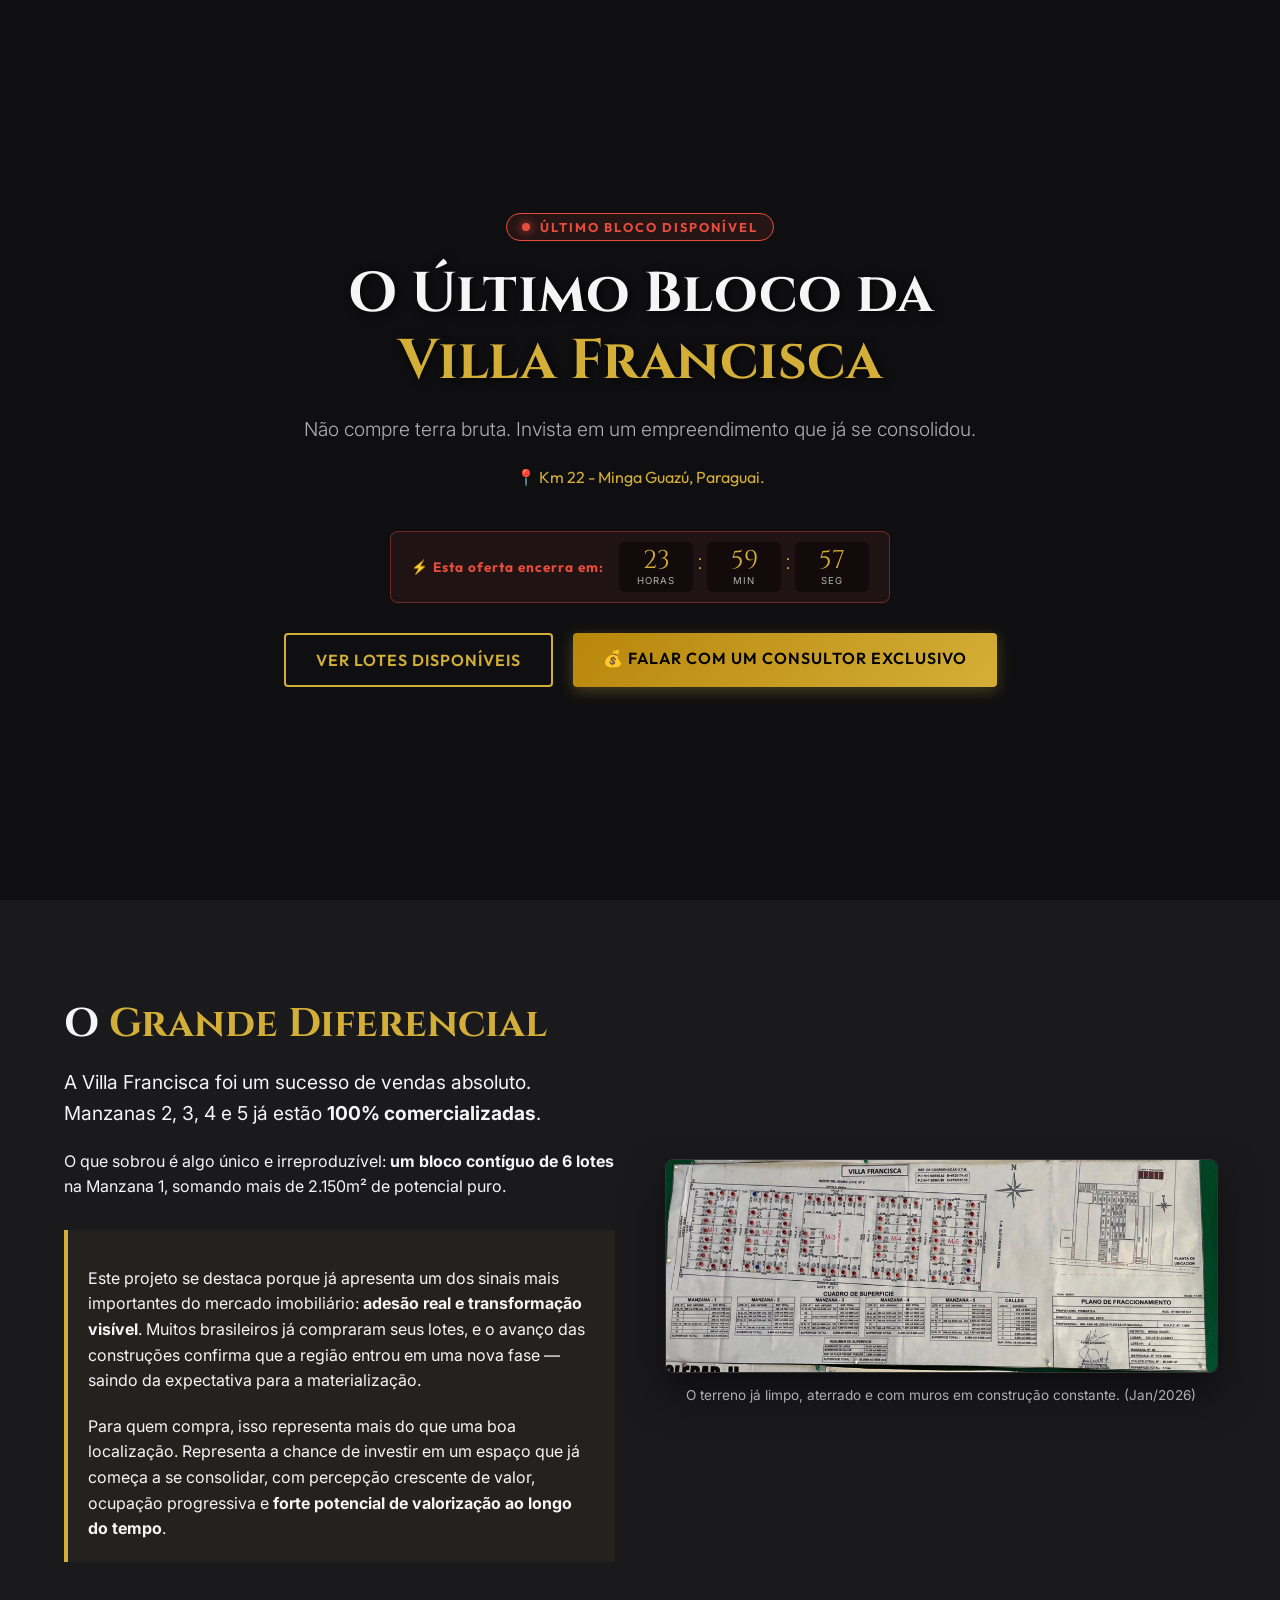
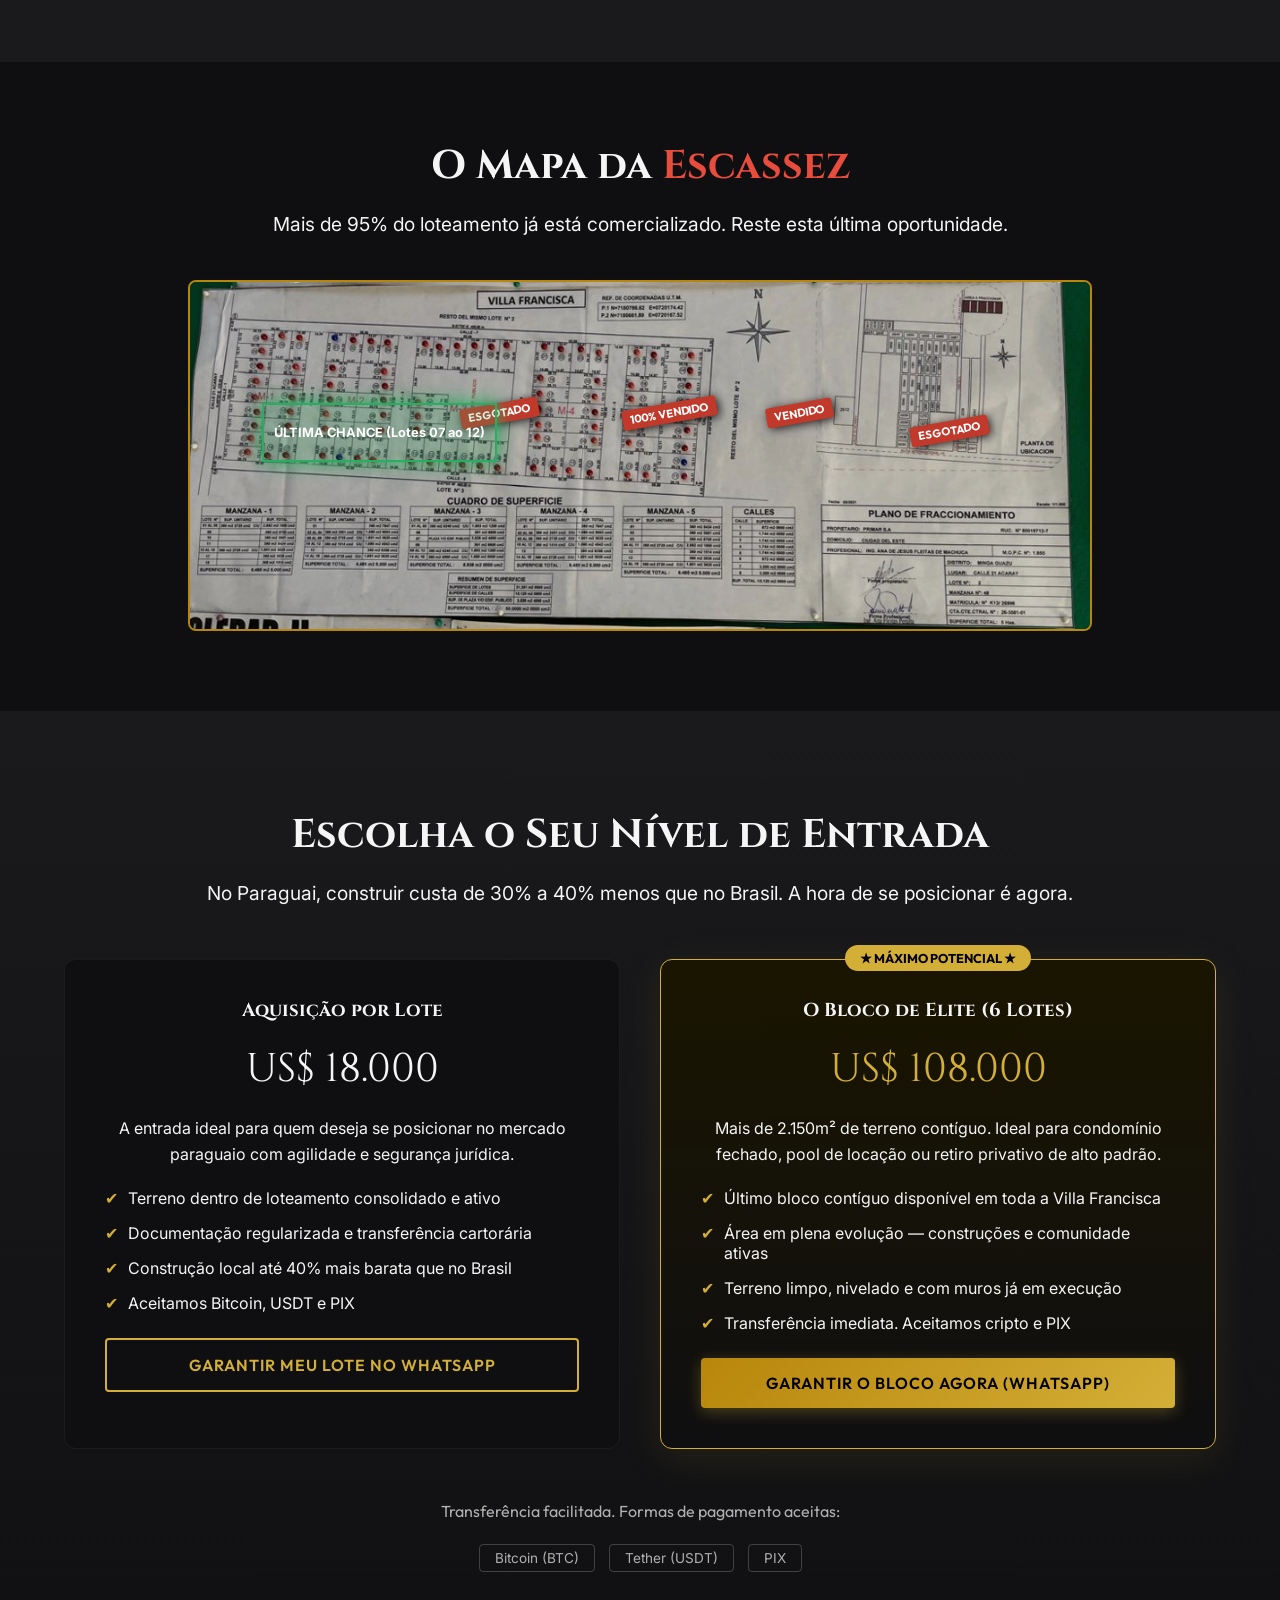
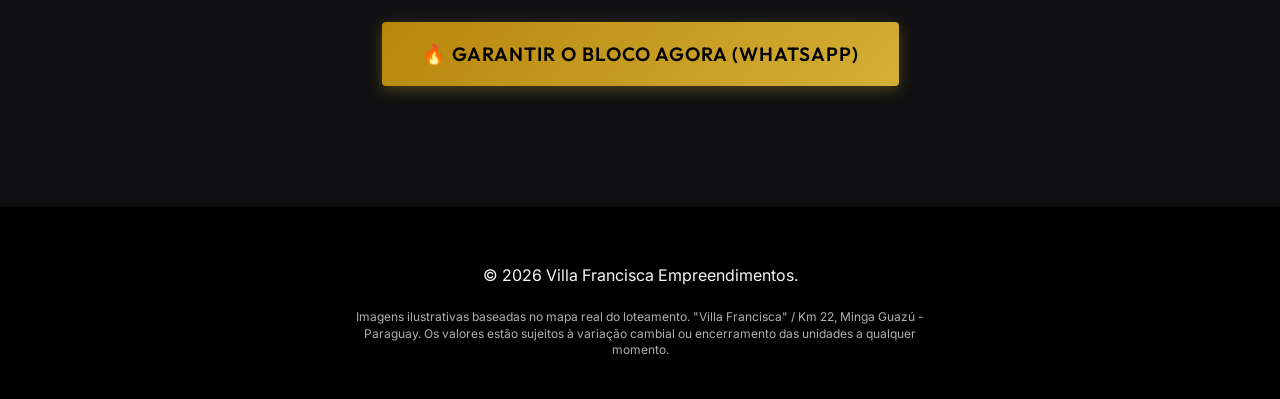
==== index.html @ 8d21b12f "Landing Page Villa Francisca - Bloco de Elite Minga Guazu" ====
<!DOCTYPE html>
<html lang="pt-BR">
<head>
    <meta charset="UTF-8">
    <meta name="viewport" content="width=device-width, initial-scale=1.0">
    <title>O Último Bloco de Elite | Villa Francisca - Minga Guazú</title>
    <link rel="preconnect" href="https://fonts.googleapis.com">
    <link rel="preconnect" href="https://fonts.gstatic.com" crossorigin>
    <link href="https://fonts.googleapis.com/css2?family=Cinzel:wght@600;700&family=Inter:wght@300;400;600;800&family=Outfit:wght@400;700&display=swap" rel="stylesheet">
    <link rel="stylesheet" href="style.css">
</head>
<body>

    <!-- HERO SECTION -->
    <header class="hero-section">
        <div class="video-overlay"></div>
        <video autoplay muted loop playsinline class="bg-video">
            <source src="Minga Guazu Km22 6 Lotes Aceito Btc E Usdt.mp4" type="video/mp4">
        </video>

        <div class="hero-content">
            <div class="badge-pulse">
                <span class="pulse-dot"></span> ÚLTIMO BLOCO DISPONÍVEL
            </div>

            <h1 class="main-headline">O Último Bloco da <br><span class="gold-text">Villa Francisca</span></h1>
            <p class="subtitle fade-in">Não compre terra bruta. Invista em um empreendimento que já se consolidou.</p>
            <p class="location-text">📍 Km 22 - Minga Guazú, Paraguai.</p>

            <!-- Contador de Urgência -->
            <div class="urgency-counter">
                <span class="urgency-label">⚡ Esta oferta encerra em:</span>
                <div class="countdown">
                    <div class="time-block"><span id="hours">23</span><small>Horas</small></div>
                    <div class="time-sep">:</div>
                    <div class="time-block"><span id="minutes">59</span><small>Min</small></div>
                    <div class="time-sep">:</div>
                    <div class="time-block"><span id="seconds">59</span><small>Seg</small></div>
                </div>
            </div>

            <div class="cta-group">
                <a href="#mapa-escassez" class="btn btn-secondary">Ver Lotes Disponíveis</a>
                <a href="https://wa.me/595994400037?text=Gostaria+de+saber+mais+sobre+o+Bloco+de+Elite+em+Minga+Guaz%C3%BA+-+Villa+Francisca" target="_blank" class="btn btn-primary pulse-btn">
                    💰 Falar com um Consultor Exclusivo
                </a>
            </div>
        </div>
    </header>

    <!-- O GRANDE DIFERENCIAL (Prova Social) -->
    <section class="social-proof-section">
        <div class="container">
            <div class="split-grid">
                <div class="text-content">
                    <h2 class="section-title">O <span class="gold-text">Grande Diferencial</span></h2>
                    <p class="lead-text">A Villa Francisca foi um sucesso de vendas absoluto. Manzanas 2, 3, 4 e 5 já estão <strong>100% comercializadas</strong>.</p>
                    <p>O que sobrou é algo único e irreproduzível: <strong>um bloco contíguo de 6 lotes</strong> na Manzana 1, somando mais de 2.150m² de potencial puro.</p>
                    <div class="highlight-box">
                        <p>Este projeto se destaca porque já apresenta um dos sinais mais importantes do mercado imobiliário: <strong>adesão real e transformação visível</strong>. Muitos brasileiros já compraram seus lotes, e o avanço das construções confirma que a região entrou em uma nova fase — saindo da expectativa para a materialização.</p>
                        <p style="margin-bottom:0">Para quem compra, isso representa mais do que uma boa localização. Representa a chance de investir em um espaço que já começa a se consolidar, com percepção crescente de valor, ocupação progressiva e <strong>forte potencial de valorização ao longo do tempo</strong>.</p>
                    </div>
                </div>

                <div class="image-content">
                    <img src="IMAGENS DOS LOTES/TODAS MANZANAS SEMI COMPLETA.png" alt="Obras de Limpeza e Muramento - Villa Francisca" class="shadow-img">
                    <span class="img-caption">O terreno já limpo, aterrado e com muros em construção constante. (Jan/2026)</span>
                </div>
            </div>
        </div>
    </section>

    <!-- O MAPA DA ESCASSEZ -->
    <section id="mapa-escassez" class="scarcity-map-section dark-bg">
        <div class="container text-center">
            <h2 class="section-title">O Mapa da <span class="red-text">Escassez</span></h2>
            <p class="lead-text text-light">Mais de 95% do loteamento já está comercializado. Reste esta última oportunidade.</p>

            <div class="map-wrapper">
                <img src="IMAGENS DOS LOTES/TODAS MANZANAS SEMI COMPLETA.png" alt="Mapa de Lotes Villa Francisca" class="map-image">

                <!-- Selos de Esgotado -->
                <div class="badge-sold" style="top: 35%; left: 30%;">ESGOTADO</div>
                <div class="badge-sold" style="top: 35%; left: 48%;">100% VENDIDO</div>
                <div class="badge-sold" style="top: 35%; left: 64%;">VENDIDO</div>
                <div class="badge-sold" style="top: 40%; left: 80%;">ESGOTADO</div>

                <!-- Destaque do bloco disponível -->
                <div class="opportunity-pulse" style="top: 35%; left: 8%;">ÚLTIMA CHANCE (Lotes 07 ao 12)</div>
            </div>
        </div>
    </section>

    <!-- O PITCH E OFERTA -->
    <section class="pitch-section">
        <div class="container">
            <h2 class="section-title text-center">Escolha o Seu Nível de Entrada</h2>
            <p class="lead-text text-center">No Paraguai, construir custa de 30% a 40% menos que no Brasil. A hora de se posicionar é agora.</p>

            <div class="pricing-grid">
                <!-- CARD BÁSICO — Agora com conteúdo e hover dourado -->
                <div class="price-card basic">
                    <h3>Aquisição por Lote</h3>
                    <div class="price">US$ 18.000</div>
                    <p>A entrada ideal para quem deseja se posicionar no mercado paraguaio com agilidade e segurança jurídica.</p>
                    <ul class="benefit-list">
                        <li><span>✔</span> Terreno dentro de loteamento consolidado e ativo</li>
                        <li><span>✔</span> Documentação regularizada e transferência cartorária</li>
                        <li><span>✔</span> Construção local até 40% mais barata que no Brasil</li>
                        <li><span>✔</span> Aceitamos Bitcoin, USDT e PIX</li>
                    </ul>
                    <a href="https://wa.me/595994400037?text=Tenho+interesse+em+adquirir+um+lote+individual+em+Minga+Guaz%C3%BA+-+Villa+Francisca" target="_blank" class="btn btn-secondary btn-full-width">
                        Garantir Meu Lote no WhatsApp
                    </a>
                </div>

                <!-- CARD PREMIUM -->
                <div class="price-card premium">
                    <div class="tag-recomendado">★ MÁXIMO POTENCIAL ★</div>
                    <h3>O Bloco de Elite (6 Lotes)</h3>
                    <div class="price gold-text">US$ 108.000</div>
                    <p>Mais de 2.150m² de terreno contíguo. Ideal para condomínio fechado, pool de locação ou retiro privativo de alto padrão.</p>
                    <ul class="benefit-list">
                        <li><span>✔</span> Último bloco contíguo disponível em toda a Villa Francisca</li>
                        <li><span>✔</span> Área em plena evolução — construções e comunidade ativas</li>
                        <li><span>✔</span> Terreno limpo, nivelado e com muros já em execução</li>
                        <li><span>✔</span> Transferência imediata. Aceitamos cripto e PIX</li>
                    </ul>
                    <a href="https://wa.me/595994400037?text=Gostaria+de+garantir+o+Bloco+de+Elite+de+US%24108.000+em+Minga+Guaz%C3%BA" target="_blank" class="btn btn-primary pulse-btn btn-full-width">
                        Garantir o Bloco Agora (WhatsApp)
                    </a>
                </div>
            </div>

            <div class="payment-methods text-center">
                <p>Transferência facilitada. Formas de pagamento aceitas:</p>
                <div class="logos">
                    <span class="crypto">Bitcoin (BTC)</span>
                    <span class="crypto">Tether (USDT)</span>
                    <span class="pix">PIX</span>
                </div>
            </div>

            <div class="text-center cta-bottom-wrap">
                <a href="https://wa.me/595994400037?text=Gostaria+de+garantir+o+Bloco+de+Elite+de+US%24108.000+em+Minga+Guaz%C3%BA+-+Villa+Francisca" target="_blank" class="btn btn-primary pulse-btn btn-large">
                    🔥 GARANTIR O BLOCO AGORA (WhatsApp)
                </a>
            </div>
        </div>
    </section>

    <!-- FOOTER -->
    <footer>
        <div class="container text-center">
            <p>&copy; 2026 Villa Francisca Empreendimentos.</p>
            <p class="disclaimer">
                Imagens ilustrativas baseadas no mapa real do loteamento. "Villa Francisca" / Km 22, Minga Guazú - Paraguay.
                Os valores estão sujeitos à variação cambial ou encerramento das unidades a qualquer momento.
            </p>
        </div>
    </footer>

    <!-- BOTÃO FLUTUANTE WHATSAPP -->
    <a href="https://wa.me/595994400037?text=Ol%C3%A1%21+Tenho+interesse+no+Bloco+de+Elite+da+Villa+Francisca+em+Minga+Guaz%C3%BA" target="_blank" class="whatsapp-float" id="whatsapp-float" title="Falar no WhatsApp">
        <svg xmlns="http://www.w3.org/2000/svg" viewBox="0 0 24 24" fill="white" width="32" height="32">
            <path d="M17.472 14.382c-.297-.149-1.758-.867-2.03-.967-.273-.099-.471-.148-.67.15-.197.297-.767.966-.94 1.164-.173.199-.347.223-.644.075-.297-.15-1.255-.463-2.39-1.475-.883-.788-1.48-1.761-1.653-2.059-.173-.297-.018-.458.13-.606.134-.133.298-.347.446-.52.149-.174.198-.298.298-.497.099-.198.05-.371-.025-.52-.075-.149-.669-1.612-.916-2.207-.242-.579-.487-.5-.669-.51-.173-.008-.371-.01-.57-.01-.198 0-.52.074-.792.372-.272.297-1.04 1.016-1.04 2.479 0 1.462 1.065 2.875 1.213 3.074.149.198 2.096 3.2 5.077 4.487.709.306 1.262.489 1.694.625.712.227 1.36.195 1.871.118.571-.085 1.758-.719 2.006-1.413.248-.694.248-1.289.173-1.413-.074-.124-.272-.198-.57-.347z"/>
            <path d="M12 0C5.373 0 0 5.373 0 12c0 2.118.553 4.107 1.524 5.836L0 24l6.336-1.524A11.94 11.94 0 0012 24c6.627 0 12-5.373 12-12S18.627 0 12 0zm0 22c-1.847 0-3.587-.484-5.095-1.333L2 22l1.337-4.87A9.956 9.956 0 012 12C2 6.477 6.477 2 12 2s10 4.477 10 10-4.477 10-10 10z"/>
        </svg>
        <span class="whatsapp-float-text">Falar Agora</span>
    </a>

    <!-- SCRIPT: Contador Regressivo + Aparição do Botão Float -->
    <script>
        // Contador regressivo de urgência
        function startCountdown(hours, minutes, seconds) {
            let total = hours * 3600 + minutes * 60 + seconds;
            const h = document.getElementById('hours');
            const m = document.getElementById('minutes');
            const s = document.getElementById('seconds');
            
            const timer = setInterval(() => {
                if (total <= 0) {
                    clearInterval(timer);
                    return;
                }
                total--;
                h.textContent = String(Math.floor(total / 3600)).padStart(2, '0');
                m.textContent = String(Math.floor((total % 3600) / 60)).padStart(2, '0');
                s.textContent = String(total % 60).padStart(2, '0');
            }, 1000);
        }
        startCountdown(23, 59, 59);

        // Mostrar botão flutuante somente após 2 segundos de scroll
        const floatBtn = document.getElementById('whatsapp-float');
        window.addEventListener('scroll', () => {
            if (window.scrollY > 300) {
                floatBtn.classList.add('visible');
            } else {
                floatBtn.classList.remove('visible');
            }
        });
    </script>

</body>
</html>
---- style.css ----
/* ================================================================ */
/* Style System - Villa Francisca "Bloco de Elite"                  */
/* ================================================================ */
:root {
    --bg-dark: #0f0f11;
    --bg-medium: #1a1a1d;
    --text-main: #f5f5f5;
    --text-muted: #b0b0b0;
    --gold: #d4af37;
    --gold-hover: #f1c40f;
    --gold-dark: #b8860b;
    --red-alert: #e74c3c;
    --red-dark: #c0392b;
    --green-sucess: #27ae60;
    
    --font-heading: 'Cinzel', serif;
    --font-body: 'Inter', sans-serif;
}

body, html {
    margin: 0;
    padding: 0;
    font-family: var(--font-body);
    background-color: var(--bg-dark);
    color: var(--text-main);
    overflow-x: hidden;
    scroll-behavior: smooth;
}

/* Tipografia */
h1, h2, h3, h4 {
    font-family: var(--font-heading);
    margin: 0 0 15px 0;
    line-height: 1.2;
}

p {
    line-height: 1.6;
    margin-bottom: 20px;
}

.gold-text { color: var(--gold); }
.red-text { color: var(--red-alert); }
.text-center { text-align: center; }
.text-light { color: var(--text-main); }
.mt-4 { margin-top: 2rem; }
.mb-4 { margin-bottom: 2rem; }

.container {
    width: 90%;
    max-width: 1200px;
    margin: 0 auto;
}

/* ================== BOTÕES ================== */
.btn {
    display: inline-block;
    padding: 15px 30px;
    font-size: 1rem;
    font-weight: 600;
    text-transform: uppercase;
    text-decoration: none;
    border-radius: 4px;
    transition: all 0.3s ease;
    cursor: pointer;
    font-family: 'Outfit', sans-serif;
    letter-spacing: 1px;
}

.btn-primary {
    background: linear-gradient(135deg, var(--gold-dark) 0%, var(--gold) 100%);
    color: #000;
    border: none;
    box-shadow: 0 4px 15px rgba(212, 175, 55, 0.3);
}

.btn-primary:hover {
    background: linear-gradient(135deg, var(--gold) 0%, var(--gold-hover) 100%);
    transform: translateY(-2px);
    box-shadow: 0 6px 20px rgba(212, 175, 55, 0.6);
}

.btn-secondary {
    background: transparent;
    color: var(--gold);
    border: 2px solid var(--gold);
}

.btn-secondary:hover {
    background: var(--gold);
    color: #000;
}

.btn-large {
    font-size: 1.2rem;
    padding: 20px 40px;
}

/* Animação Pulso Novo Whatsapp */
@keyframes pulseGlow {
    0% { box-shadow: 0 0 0 0 rgba(212, 175, 55, 0.7); }
    70% { box-shadow: 0 0 0 15px rgba(212, 175, 55, 0); }
    100% { box-shadow: 0 0 0 0 rgba(212, 175, 55, 0); }
}

.pulse-btn {
    animation: pulseGlow 2s infinite;
}

/* ================== HERO SECTION ================== */
.hero-section {
    position: relative;
    height: 100vh;
    min-height: 600px;
    display: flex;
    align-items: center;
    justify-content: center;
    text-align: center;
    overflow: hidden;
}

.bg-video {
    position: absolute;
    top: 50%;
    left: 50%;
    min-width: 100%;
    min-height: 100%;
    width: auto;
    height: auto;
    transform: translateX(-50%) translateY(-50%);
    z-opacity: 0;
    z-index: -2;
    filter: brightness(50%) contrast(90%); /* Escurece p/ focar texto */
}

.video-overlay {
    position: absolute;
    top: 0; left: 0;
    width: 100%; height: 100%;
    background: linear-gradient(to bottom, rgba(15,15,17,0.7) 0%, rgba(15,15,17,1) 100%);
    z-index: -1;
}

.hero-content {
    z-index: 1;
    max-width: 800px;
    padding: 20px;
}

.main-headline {
    font-size: 3.5rem;
    text-shadow: 2px 2px 10px rgba(0,0,0,0.8);
}

.subtitle {
    font-size: 1.2rem;
    color: var(--text-muted);
    font-weight: 300;
}

.location-text {
    font-family: 'Outfit', sans-serif;
    color: var(--gold);
    margin-bottom: 40px;
}

.cta-group {
    display: flex;
    gap: 20px;
    justify-content: center;
    flex-wrap: wrap;
}

.badge-pulse {
    display: inline-flex;
    align-items: center;
    background: rgba(231, 76, 60, 0.1);
    border: 1px solid var(--red-alert);
    color: var(--red-alert);
    padding: 5px 15px;
    border-radius: 50px;
    font-family: 'Outfit', sans-serif;
    font-size: 0.8rem;
    font-weight: bold;
    letter-spacing: 2px;
    margin-bottom: 20px;
}

.pulse-dot {
    width: 8px;
    height: 8px;
    background: var(--red-alert);
    border-radius: 50%;
    margin-right: 10px;
    box-shadow: 0 0 10px var(--red-alert);
    animation: blink 1s infinite alternate;
}

@keyframes blink {
    0% { opacity: 0.2; }
    100% { opacity: 1; }
}

/* ================== EFEITO VIZINHO (SOCIAL PROOF) ================== */
.social-proof-section {
    padding: 100px 0;
    background-color: var(--bg-medium);
}

.split-grid {
    display: grid;
    grid-template-columns: 1fr 1fr;
    gap: 50px;
    align-items: center;
}

.section-title {
    font-size: 2.5rem;
}

.lead-text {
    font-size: 1.2rem;
}

.highlight-box {
    background: rgba(212, 175, 55, 0.05);
    border-left: 4px solid var(--gold);
    padding: 20px;
    margin-top: 30px;
}

.image-content .shadow-img {
    width: 100%;
    border-radius: 8px;
    box-shadow: 0 20px 40px rgba(0,0,0,0.5);
    border: 1px solid rgba(255,255,255,0.1);
}

.img-caption {
    display: block;
    text-align: center;
    margin-top: 10px;
    font-size: 0.85rem;
    color: var(--text-muted);
}

/* ================== O MAPA DA ESCASSEZ ================== */
.scarcity-map-section {
    padding: 80px 0;
}

.map-wrapper {
    position: relative;
    max-width: 900px;
    margin: 40px auto 0;
    overflow: hidden;
    border: 2px solid var(--gold-dark);
    border-radius: 8px;
}

.map-image {
    width: 100%;
    display: block;
    opacity: 0.85;
}

.badge-sold {
    position: absolute;
    background: var(--red-dark);
    color: white;
    padding: 3px 8px;
    font-size: 0.7rem;
    font-weight: bold;
    border-radius: 3px;
    transform: rotate(-10deg);
    box-shadow: 2px 2px 10px rgba(0,0,0,0.8);
    pointer-events: none;
    font-family: 'Outfit';
}

.neighbor-alert {
    position: absolute;
    background: #000;
    border: 1px solid var(--gold);
    color: var(--gold);
    padding: 4px 10px;
    font-size: 0.75rem;
    font-weight: bold;
}

.opportunity-pulse {
    position: absolute;
    border: 2px solid #27ae60;
    background: rgba(39, 174, 96, 0.2);
    color: #fff;
    padding: 20px 10px;
    font-size: 0.8rem;
    font-weight: bold;
    box-shadow: 0 0 20px #27ae60;
    animation: glowGreen 2s infinite alternate;
}

@keyframes glowGreen {
    from { box-shadow: 0 0 10px #27ae60; background: rgba(39, 174, 96, 0.1); }
    to { box-shadow: 0 0 30px #27ae60; background: rgba(39, 174, 96, 0.3); }
}

/* ================== PITCH (OFERTA) ================== */
.pitch-section {
    padding: 100px 0;
    background: linear-gradient(180deg, var(--bg-medium) 0%, var(--bg-dark) 100%);
}

.pricing-grid {
    display: grid;
    grid-template-columns: 1fr 1fr;
    gap: 40px;
    margin: 50px 0;
}

.price-card {
    background: var(--bg-dark);
    border: 1px solid rgba(255,255,255,0.05);
    border-radius: 12px;
    padding: 40px;
    text-align: center;
    transition: transform 0.3s;
}

.price-card:hover {
    transform: translateY(-5px);
    box-shadow: 0 10px 30px rgba(212, 175, 55, 0.15);
    border-color: rgba(212, 175, 55, 0.4);
}

.price-card.premium {
    border-color: var(--gold);
    position: relative;
    background: linear-gradient(to bottom, #1a1500 0%, var(--bg-dark) 100%);
    box-shadow: 0 10px 40px rgba(212, 175, 55, 0.1);
}

.tag-recomendado {
    position: absolute;
    top: -15px;
    left: 50%;
    transform: translateX(-50%);
    background: var(--gold);
    color: #000;
    padding: 5px 15px;
    border-radius: 20px;
    font-size: 0.8rem;
    font-weight: bold;
    font-family: 'Outfit';
}

.price {
    font-size: 2.5rem;
    font-family: var(--font-heading);
    margin: 20px 0;
}

.benefit-list {
    list-style: none;
    padding: 0;
    margin: 20px 0 0 0;
    text-align: left;
}

.benefit-list li {
    margin-bottom: 15px;
    display: flex;
    align-items: flex-start;
}

.benefit-list li span {
    color: var(--gold);
    margin-right: 10px;
    flex-shrink: 0;
}

.btn-full-width {
    display: block;
    width: 100%;
    margin-top: 25px;
    text-align: center;
    box-sizing: border-box;
}

.payment-methods p {
    font-family: 'Outfit';
    color: var(--text-muted);
}

.logos span {
    display: inline-block;
    border: 1px solid rgba(255,255,255,0.2);
    padding: 5px 15px;
    border-radius: 4px;
    margin: 0 5px;
    font-size: 0.85rem;
    color: var(--text-muted);
}

.cta-bottom-wrap {
    margin-top: 50px;
    padding-bottom: 20px;
}

/* ================== RESPONSIVIDADE ================== */
@media (max-width: 768px) {
    .main-headline { font-size: 2.5rem; }
    .split-grid, .pricing-grid { grid-template-columns: 1fr; }
    .social-proof-section { padding: 60px 0; }
    .pitch-section { padding: 60px 0; }
    .cta-group { flex-direction: column; }
    .map-wrapper { height: 300px; /* Ajuda a focar no mapa qndo mobile */ }
    .map-image { width: 150%; margin-left: -25%; /* zoom fake */ }
}

/* FOOTER */
footer {
    padding: 40px 0;
    border-top: 1px solid rgba(255,255,255,0.05);
    background: #000;
}

.disclaimer {
    font-size: 0.75rem;
    color: var(--text-muted);
    max-width: 600px;
    margin: 10px auto 0;
    line-height: 1.4;
}

/* ================== BOTÃO FLUTUANTE WHATSAPP ================== */
.whatsapp-float {
    position: fixed;
    bottom: 30px;
    right: 30px;
    background: #25D366;
    color: white;
    border-radius: 50px;
    padding: 14px 22px;
    display: flex;
    align-items: center;
    gap: 10px;
    text-decoration: none;
    font-family: 'Outfit', sans-serif;
    font-weight: bold;
    font-size: 0.95rem;
    box-shadow: 0 6px 25px rgba(37, 211, 102, 0.5);
    z-index: 9999;
    opacity: 0;
    transform: translateY(20px);
    transition: opacity 0.4s ease, transform 0.4s ease, box-shadow 0.3s;
    pointer-events: none;
}

.whatsapp-float.visible {
    opacity: 1;
    transform: translateY(0);
    pointer-events: all;
}

.whatsapp-float:hover {
    background: #1ebe5d;
    box-shadow: 0 8px 30px rgba(37, 211, 102, 0.7);
    transform: translateY(-3px);
}

@media (max-width: 768px) {
    .whatsapp-float {
        bottom: 20px;
        right: 15px;
        padding: 12px 18px;
        font-size: 0.85rem;
    }
    .whatsapp-float-text { display: none; }
}

/* ================== CONTADOR REGRESSIVO ================== */
.urgency-counter {
    display: inline-flex;
    align-items: center;
    gap: 15px;
    background: rgba(231, 76, 60, 0.08);
    border: 1px solid rgba(231, 76, 60, 0.4);
    border-radius: 8px;
    padding: 10px 20px;
    margin-bottom: 30px;
    flex-wrap: wrap;
    justify-content: center;
}

.urgency-label {
    font-family: 'Outfit', sans-serif;
    font-size: 0.85rem;
    color: var(--red-alert);
    font-weight: bold;
    letter-spacing: 1px;
}

.countdown {
    display: flex;
    align-items: center;
    gap: 5px;
}

.time-block {
    display: flex;
    flex-direction: column;
    align-items: center;
    background: rgba(0,0,0,0.4);
    border-radius: 6px;
    padding: 6px 12px;
    min-width: 50px;
}

.time-block span {
    font-family: var(--font-heading);
    font-size: 1.6rem;
    color: var(--gold);
    line-height: 1;
}

.time-block small {
    font-size: 0.6rem;
    color: var(--text-muted);
    text-transform: uppercase;
    letter-spacing: 1px;
    margin-top: 2px;
}

.time-sep {
    font-family: var(--font-heading);
    font-size: 1.4rem;
    color: var(--gold);
    margin-bottom: 10px;
}
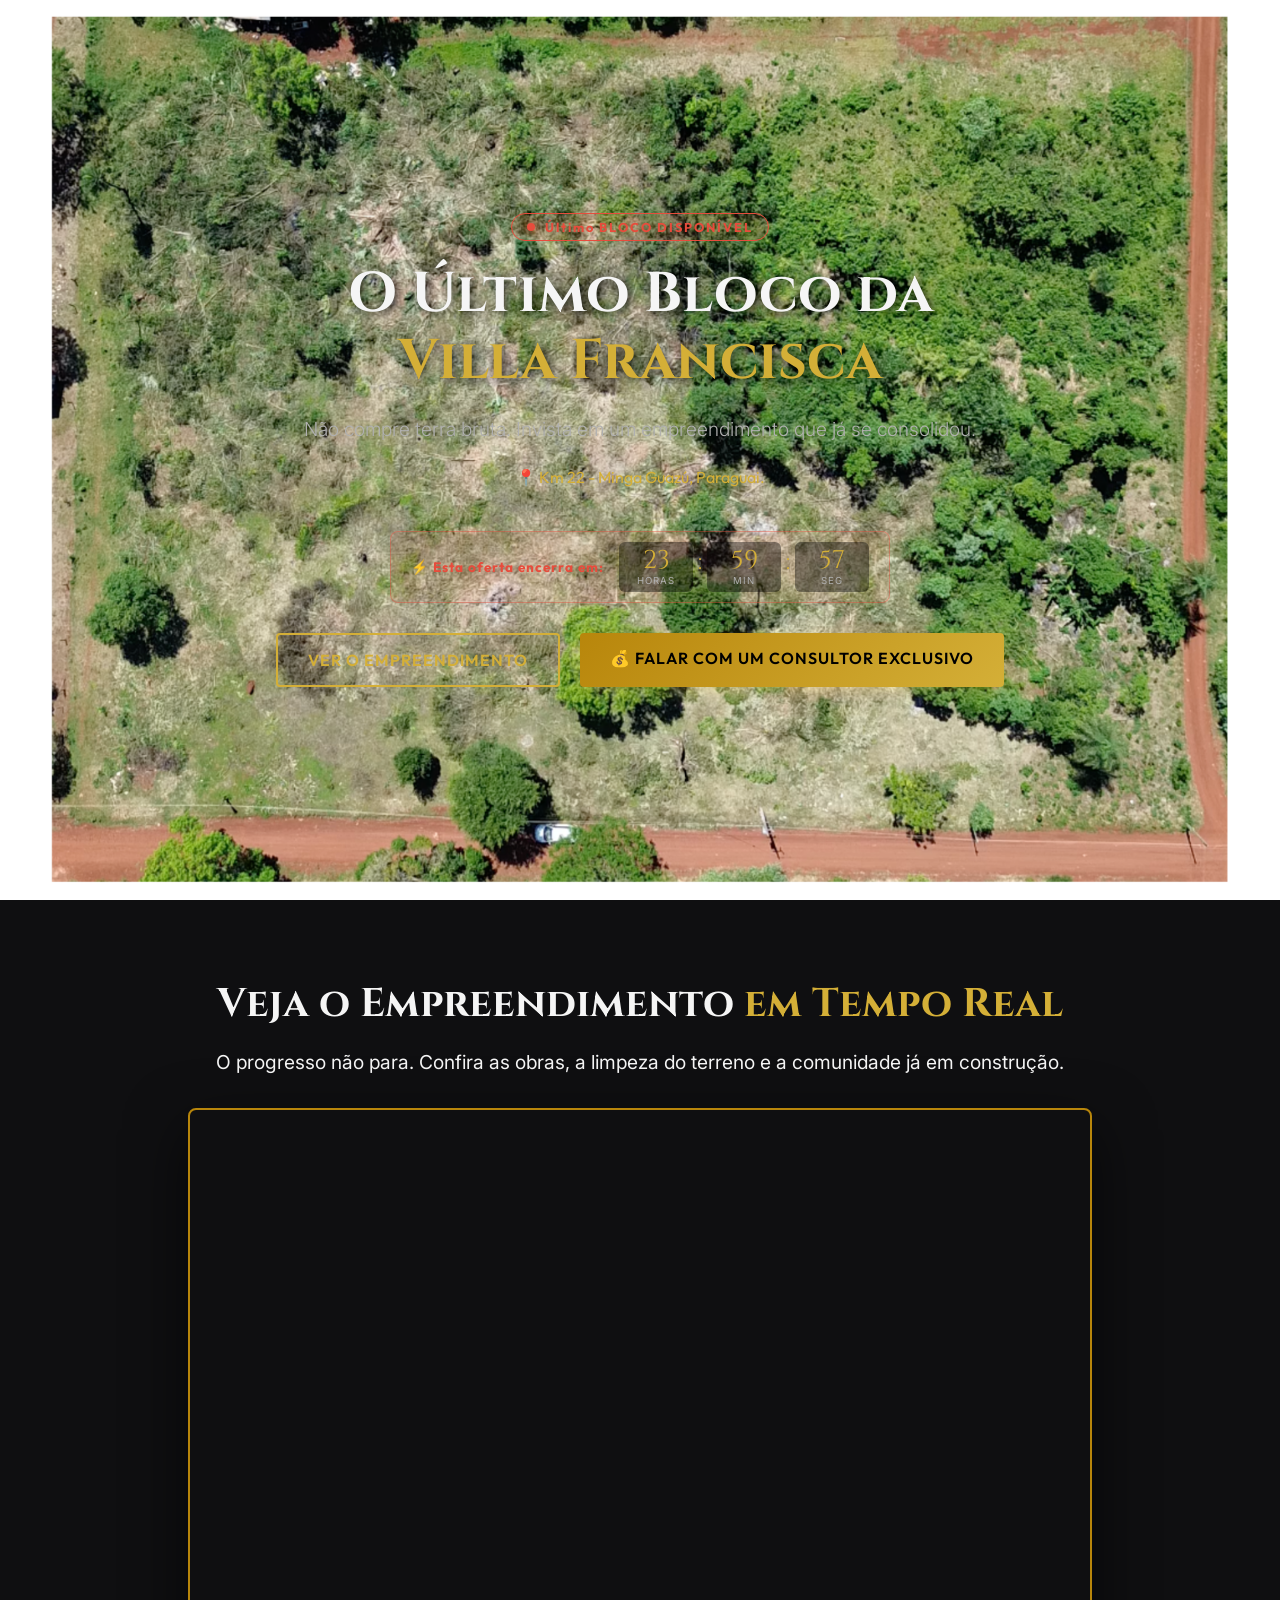
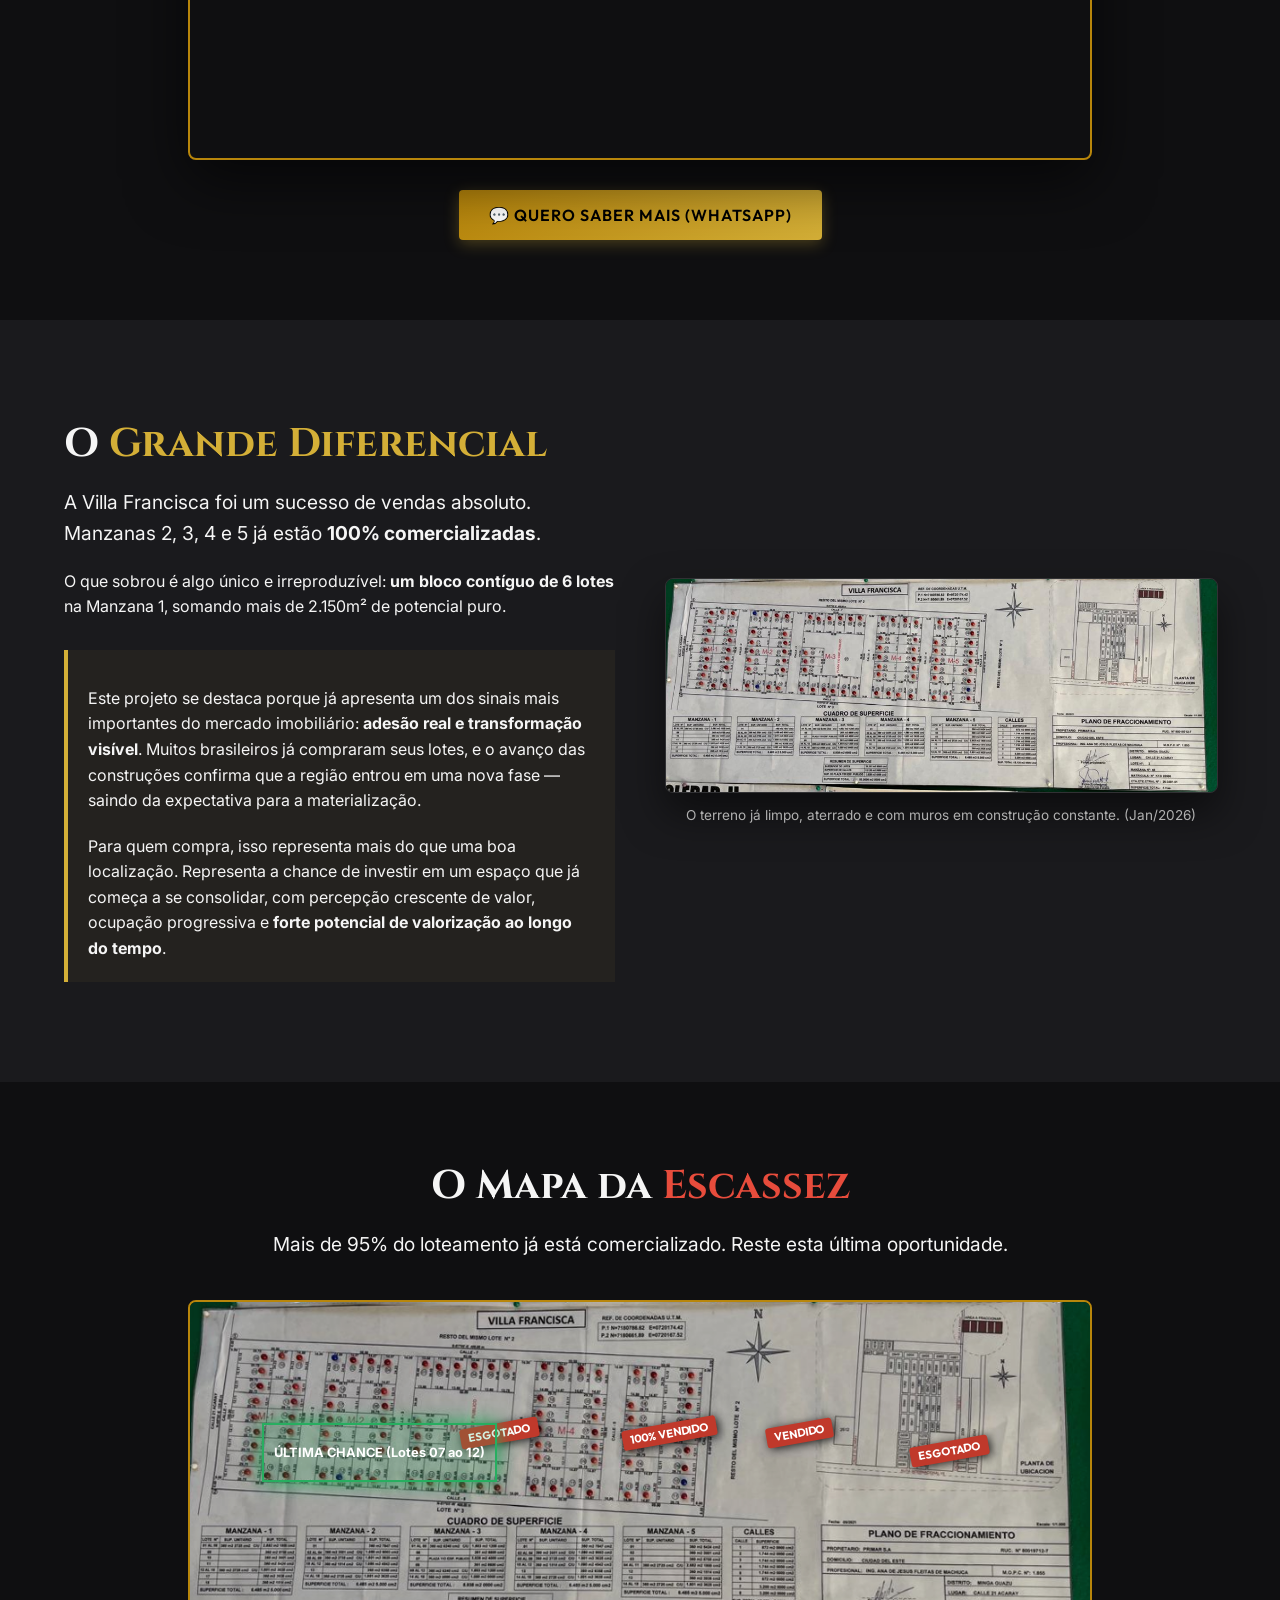
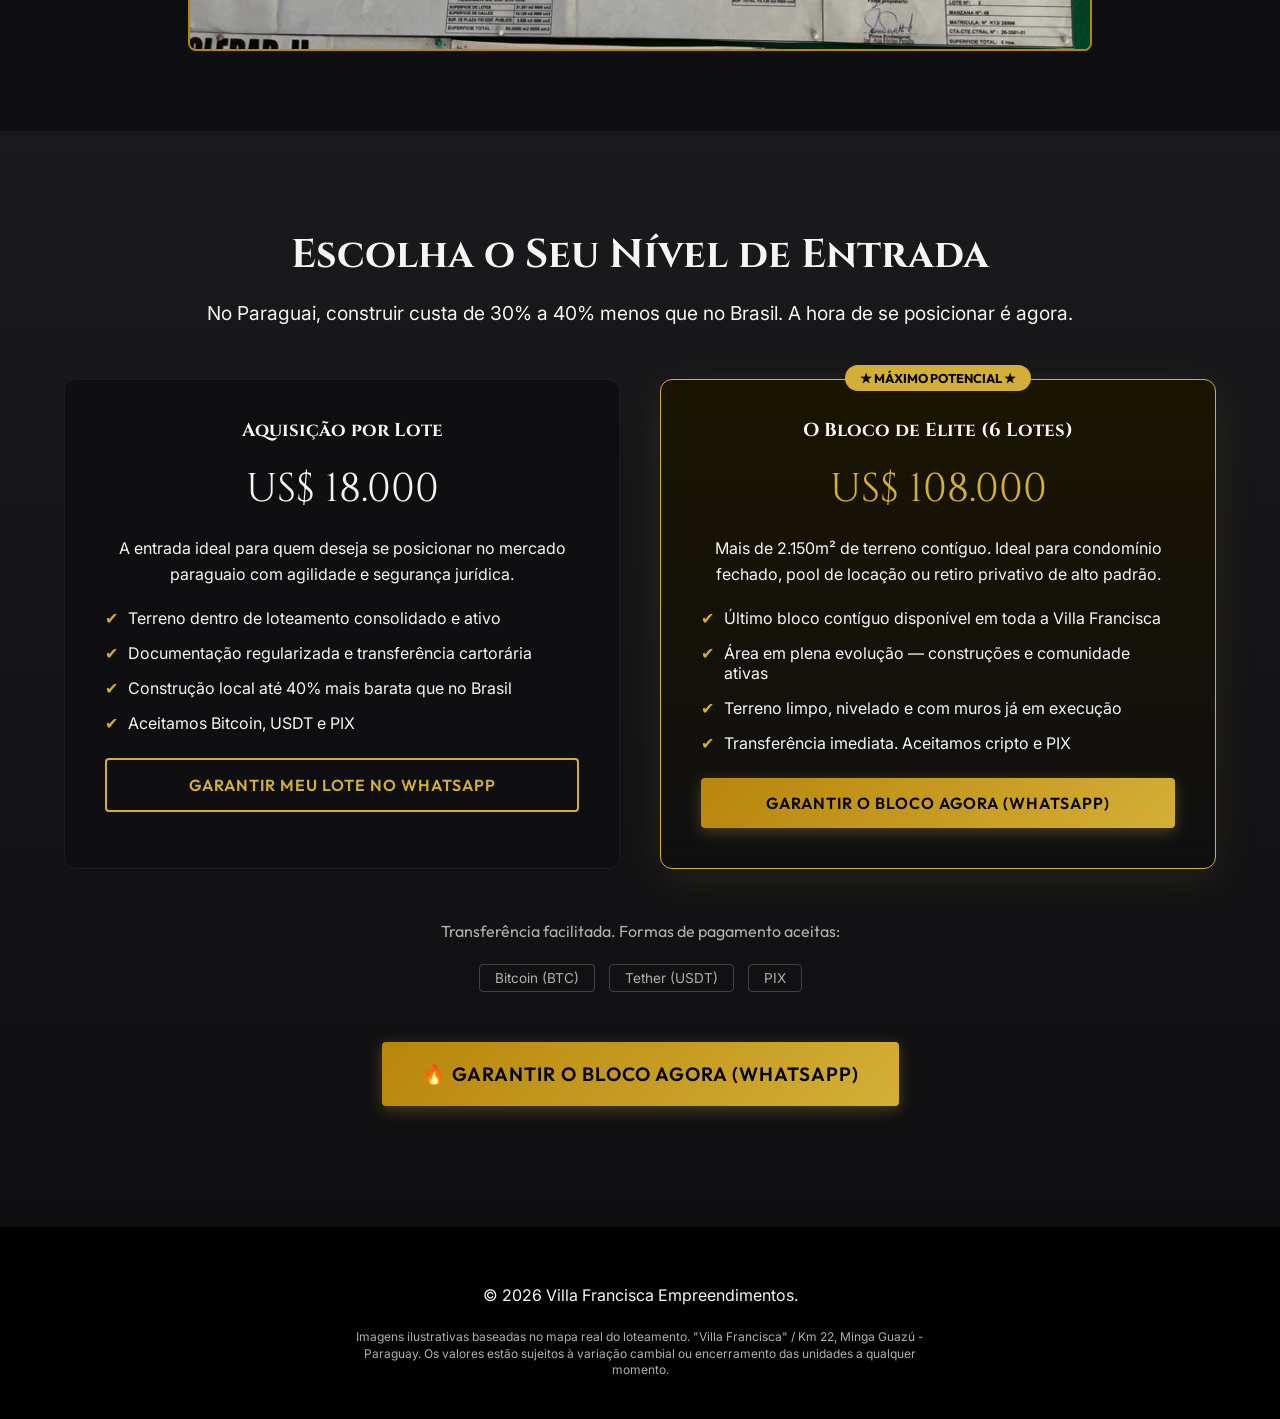
==== commit 9e4f0946: "Adiciona video YouTube e imagem drone no Hero" ====
--- a/index.html
+++ b/index.html
@@ -12,15 +12,12 @@
 <body>
 
     <!-- HERO SECTION -->
-    <header class="hero-section">
+    <header class="hero-section" style="background-image: url('IMAGENS DOS LOTES/Drone imagens terreno aerea.png'); background-size: cover; background-position: center;">
         <div class="video-overlay"></div>
-        <video autoplay muted loop playsinline class="bg-video">
-            <source src="Minga Guazu Km22 6 Lotes Aceito Btc E Usdt.mp4" type="video/mp4">
-        </video>
 
         <div class="hero-content">
             <div class="badge-pulse">
-                <span class="pulse-dot"></span> ÚLTIMO BLOCO DISPONÍVEL
+                <span class="pulse-dot"></span> Último BLOCO DISPONÍVEL
             </div>
 
             <h1 class="main-headline">O Último Bloco da <br><span class="gold-text">Villa Francisca</span></h1>
@@ -40,13 +37,33 @@
             </div>
 
             <div class="cta-group">
-                <a href="#mapa-escassez" class="btn btn-secondary">Ver Lotes Disponíveis</a>
+                <a href="#video-empreendimento" class="btn btn-secondary">Ver o Empreendimento</a>
                 <a href="https://wa.me/595994400037?text=Gostaria+de+saber+mais+sobre+o+Bloco+de+Elite+em+Minga+Guaz%C3%BA+-+Villa+Francisca" target="_blank" class="btn btn-primary pulse-btn">
                     💰 Falar com um Consultor Exclusivo
                 </a>
             </div>
         </div>
     </header>
+
+    <!-- SEÇÃO DE VÍDEO YOUTUBE -->
+    <section id="video-empreendimento" class="video-section dark-bg">
+        <div class="container text-center">
+            <h2 class="section-title">Veja o Empreendimento <span class="gold-text">em Tempo Real</span></h2>
+            <p class="lead-text text-light">O progresso não para. Confira as obras, a limpeza do terreno e a comunidade já em construção.</p>
+            <div class="video-wrapper">
+                <iframe
+                    src="https://www.youtube.com/embed/ByYPZtlX6sM?rel=0&modestbranding=1"
+                    title="Villa Francisca - Minga Guazú Km22 - Bloco de Elite"
+                    frameborder="0"
+                    allow="accelerometer; autoplay; clipboard-write; encrypted-media; gyroscope; picture-in-picture"
+                    allowfullscreen>
+                </iframe>
+            </div>
+            <a href="https://wa.me/595994400037?text=Vi+o+v%C3%ADdeo+e+tenho+interesse+no+Bloco+de+Elite+em+Minga+Guaz%C3%BA" target="_blank" class="btn btn-primary pulse-btn" style="margin-top: 30px;">
+                💬 Quero Saber Mais (WhatsApp)
+            </a>
+        </div>
+    </section>
 
     <!-- O GRANDE DIFERENCIAL (Prova Social) -->
     <section class="social-proof-section">
--- a/style.css
+++ b/style.css
@@ -407,6 +407,33 @@
     padding-bottom: 20px;
 }
 
+/* ================== SEÇÃO VÍDEO YOUTUBE ================== */
+.video-section {
+    padding: 80px 0;
+    background-color: var(--bg-dark);
+}
+
+.video-wrapper {
+    position: relative;
+    padding-bottom: 56.25%; /* 16:9 */
+    height: 0;
+    overflow: hidden;
+    max-width: 900px;
+    margin: 30px auto 0;
+    border: 2px solid var(--gold-dark);
+    border-radius: 8px;
+    box-shadow: 0 20px 60px rgba(0,0,0,0.6);
+}
+
+.video-wrapper iframe {
+    position: absolute;
+    top: 0;
+    left: 0;
+    width: 100%;
+    height: 100%;
+    border-radius: 6px;
+}
+
 /* ================== RESPONSIVIDADE ================== */
 @media (max-width: 768px) {
     .main-headline { font-size: 2.5rem; }
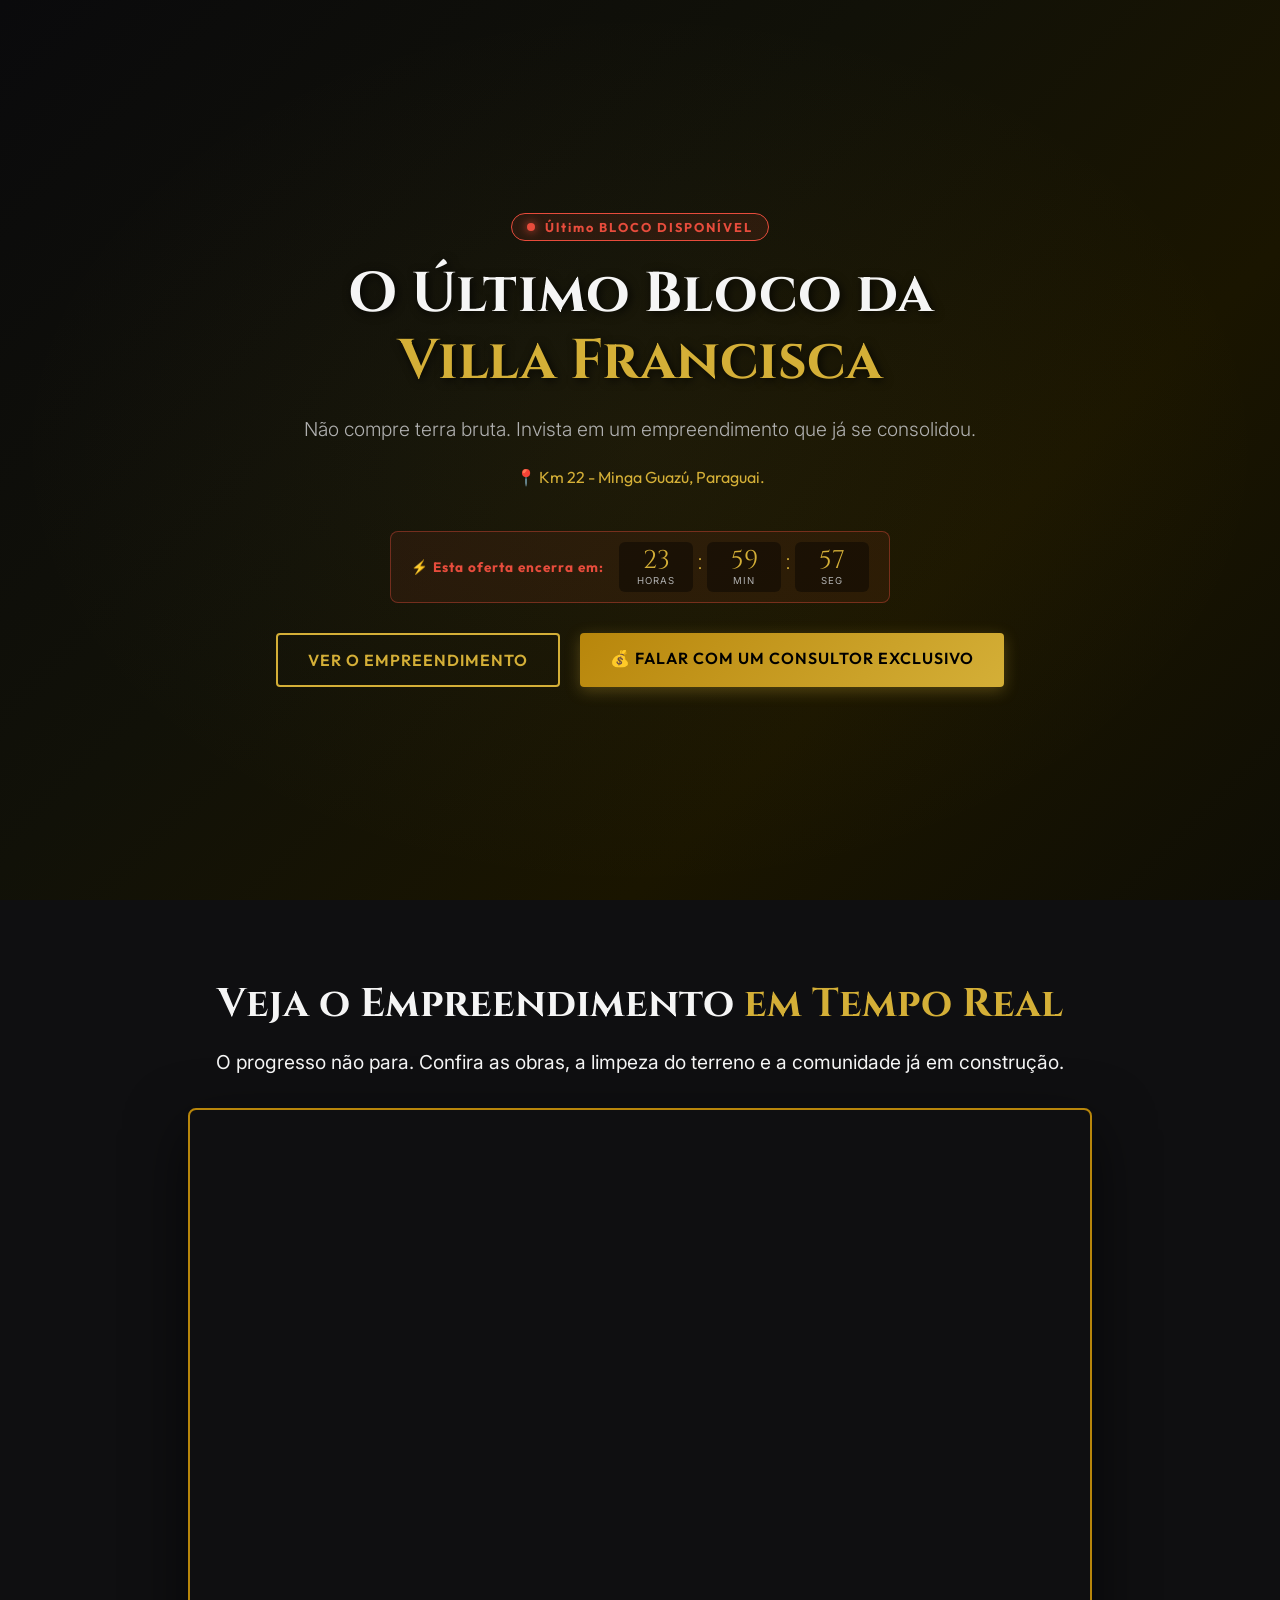
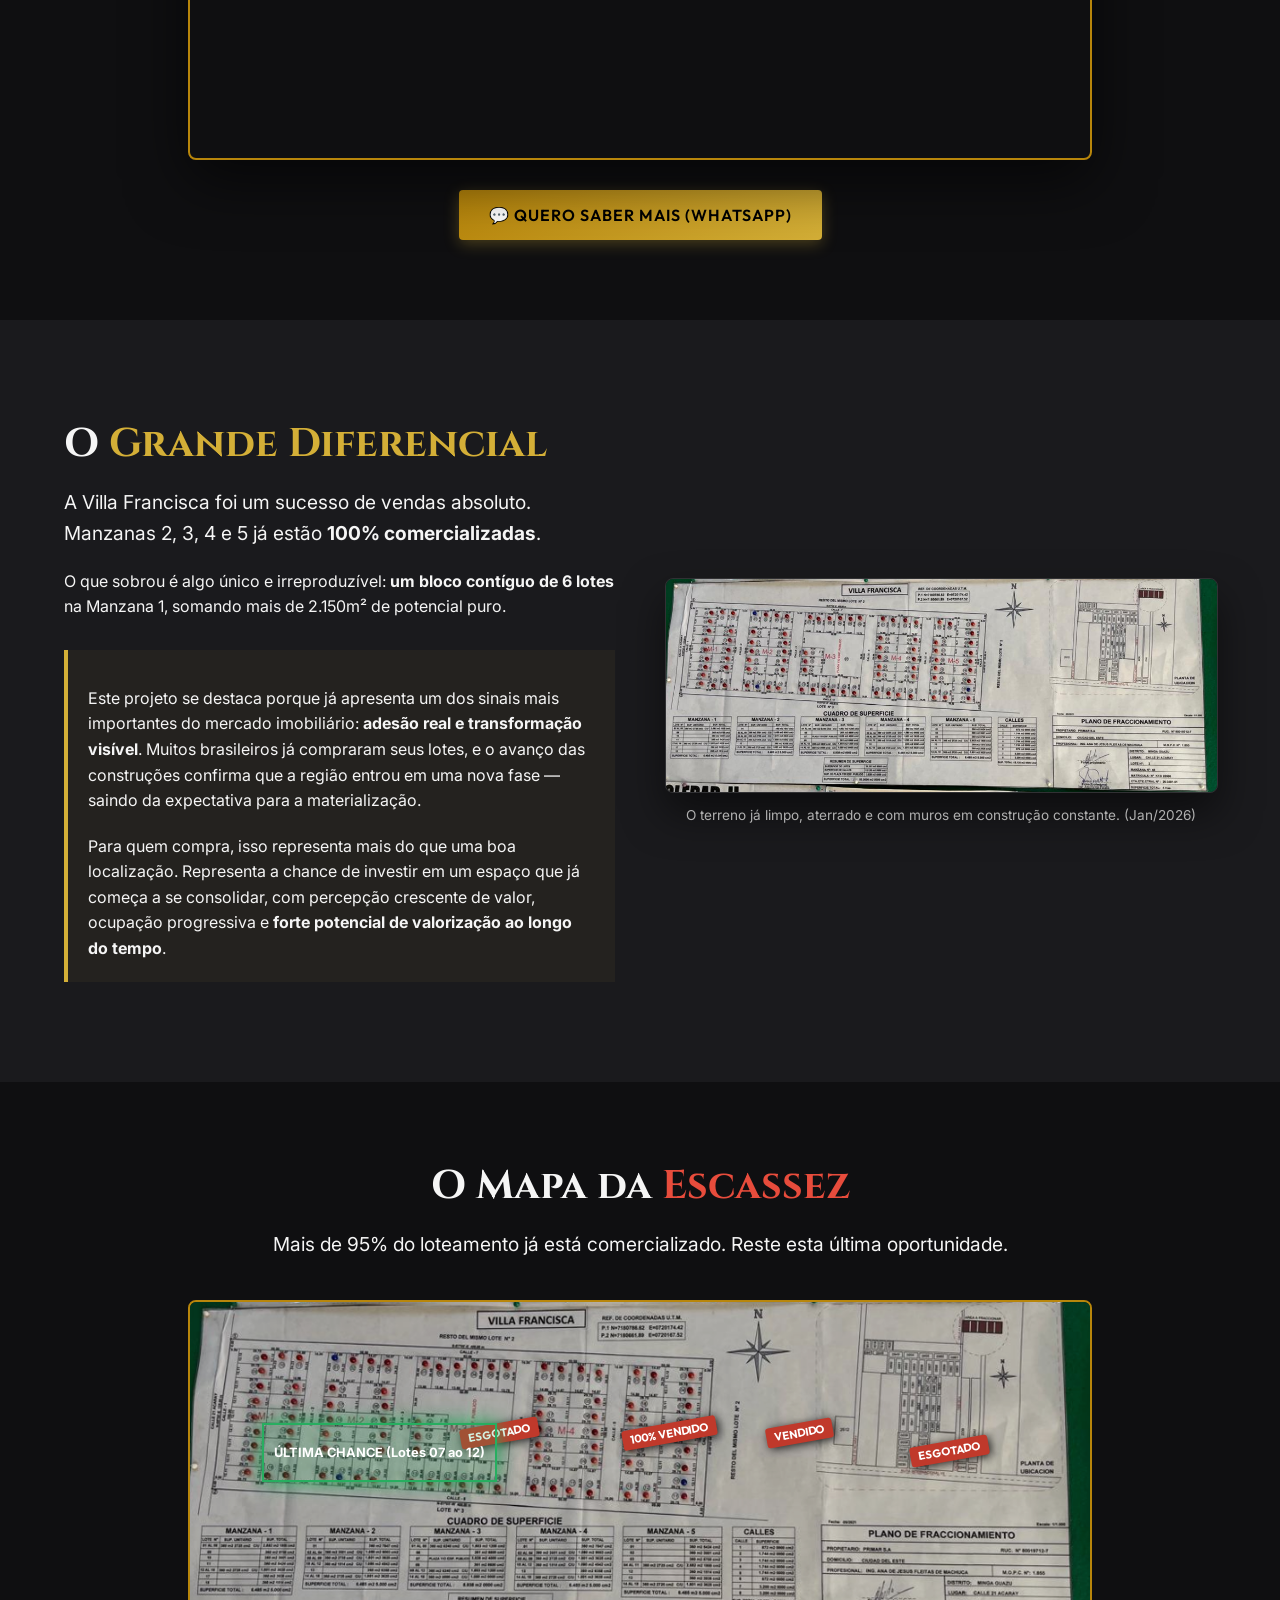
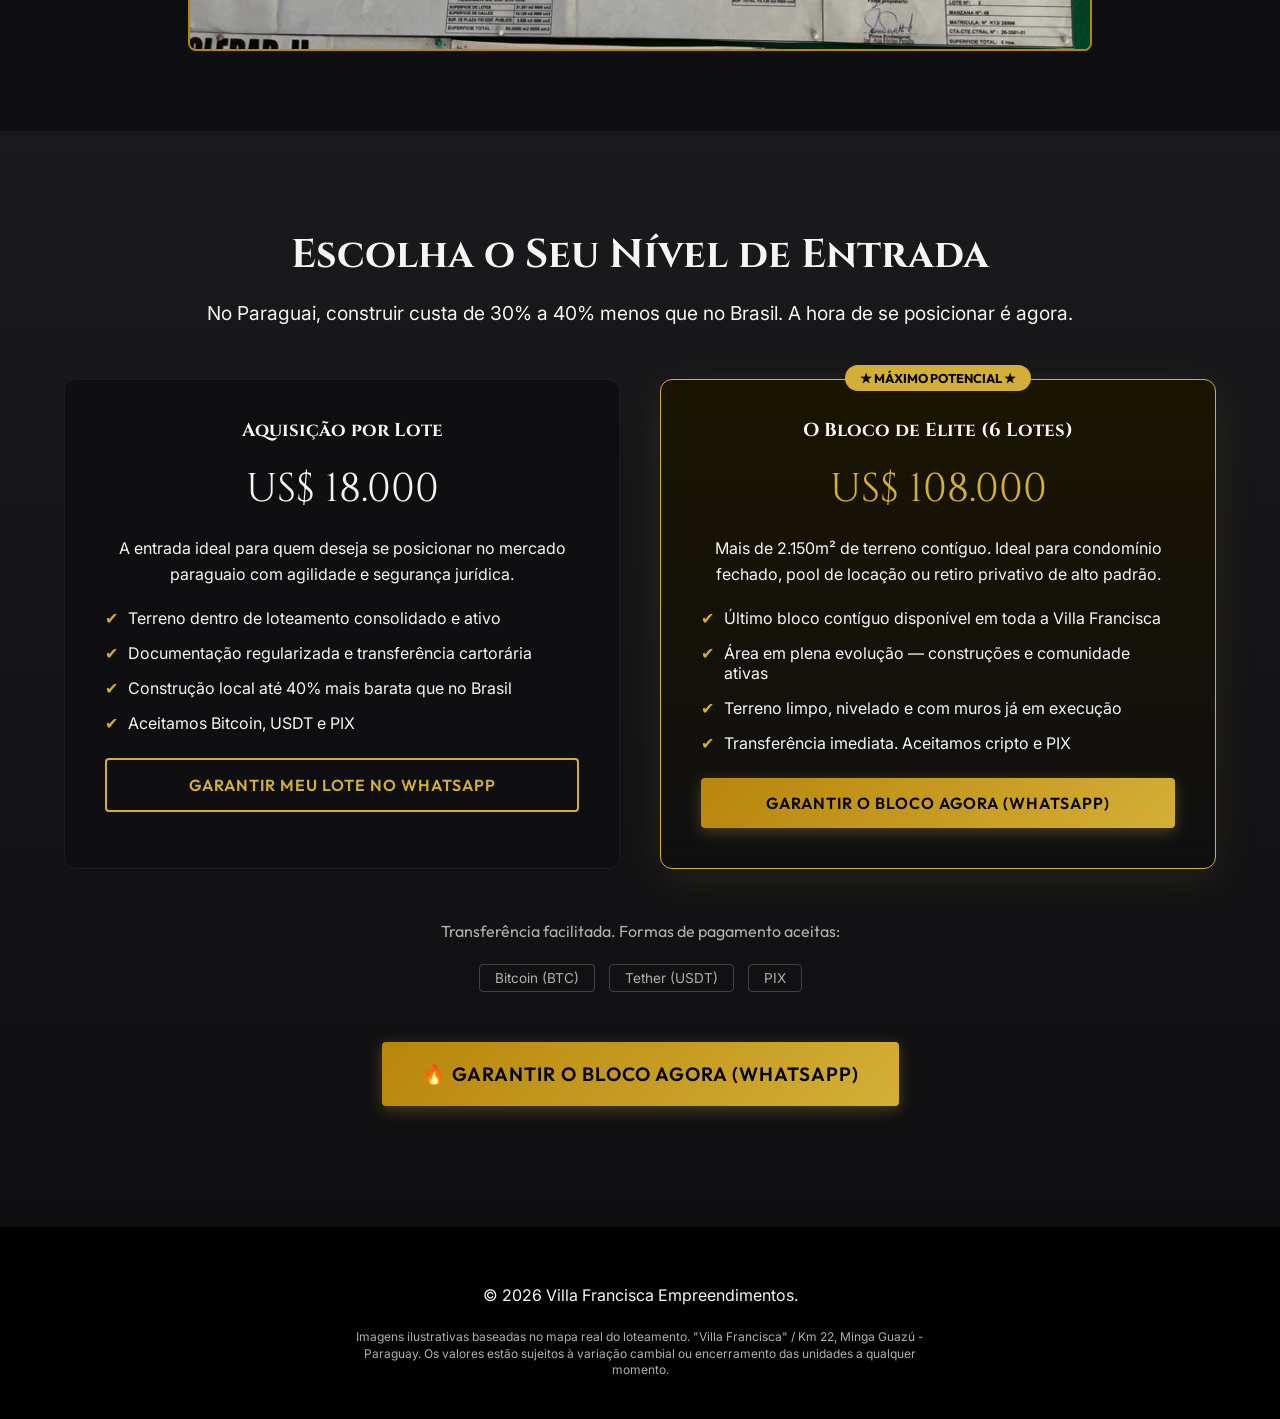
==== commit 9f2f8485: "Hero: fundo escuro premium com gradiente dourado" ====
--- a/index.html
+++ b/index.html
@@ -12,7 +12,7 @@
 <body>
 
     <!-- HERO SECTION -->
-    <header class="hero-section" style="background-image: url('IMAGENS DOS LOTES/Drone imagens terreno aerea.png'); background-size: cover; background-position: center;">
+    <header class="hero-section">
         <div class="video-overlay"></div>
 
         <div class="hero-content">
--- a/style.css
+++ b/style.css
@@ -117,34 +117,23 @@
     justify-content: center;
     text-align: center;
     overflow: hidden;
-}
-
-.bg-video {
-    position: absolute;
-    top: 50%;
-    left: 50%;
-    min-width: 100%;
-    min-height: 100%;
-    width: auto;
-    height: auto;
-    transform: translateX(-50%) translateY(-50%);
-    z-opacity: 0;
-    z-index: -2;
-    filter: brightness(50%) contrast(90%); /* Escurece p/ focar texto */
+    background: linear-gradient(135deg, #0a0a0c 0%, #111108 40%, #1a1500 70%, #0f0e05 100%);
 }
 
 .video-overlay {
     position: absolute;
     top: 0; left: 0;
     width: 100%; height: 100%;
-    background: linear-gradient(to bottom, rgba(15,15,17,0.7) 0%, rgba(15,15,17,1) 100%);
-    z-index: -1;
+    background: radial-gradient(ellipse at center, rgba(212,175,55,0.05) 0%, rgba(15,15,17,0) 70%);
+    z-index: 0;
+    pointer-events: none;
 }
 
 .hero-content {
     z-index: 1;
     max-width: 800px;
     padding: 20px;
+    position: relative;
 }
 
 .main-headline {
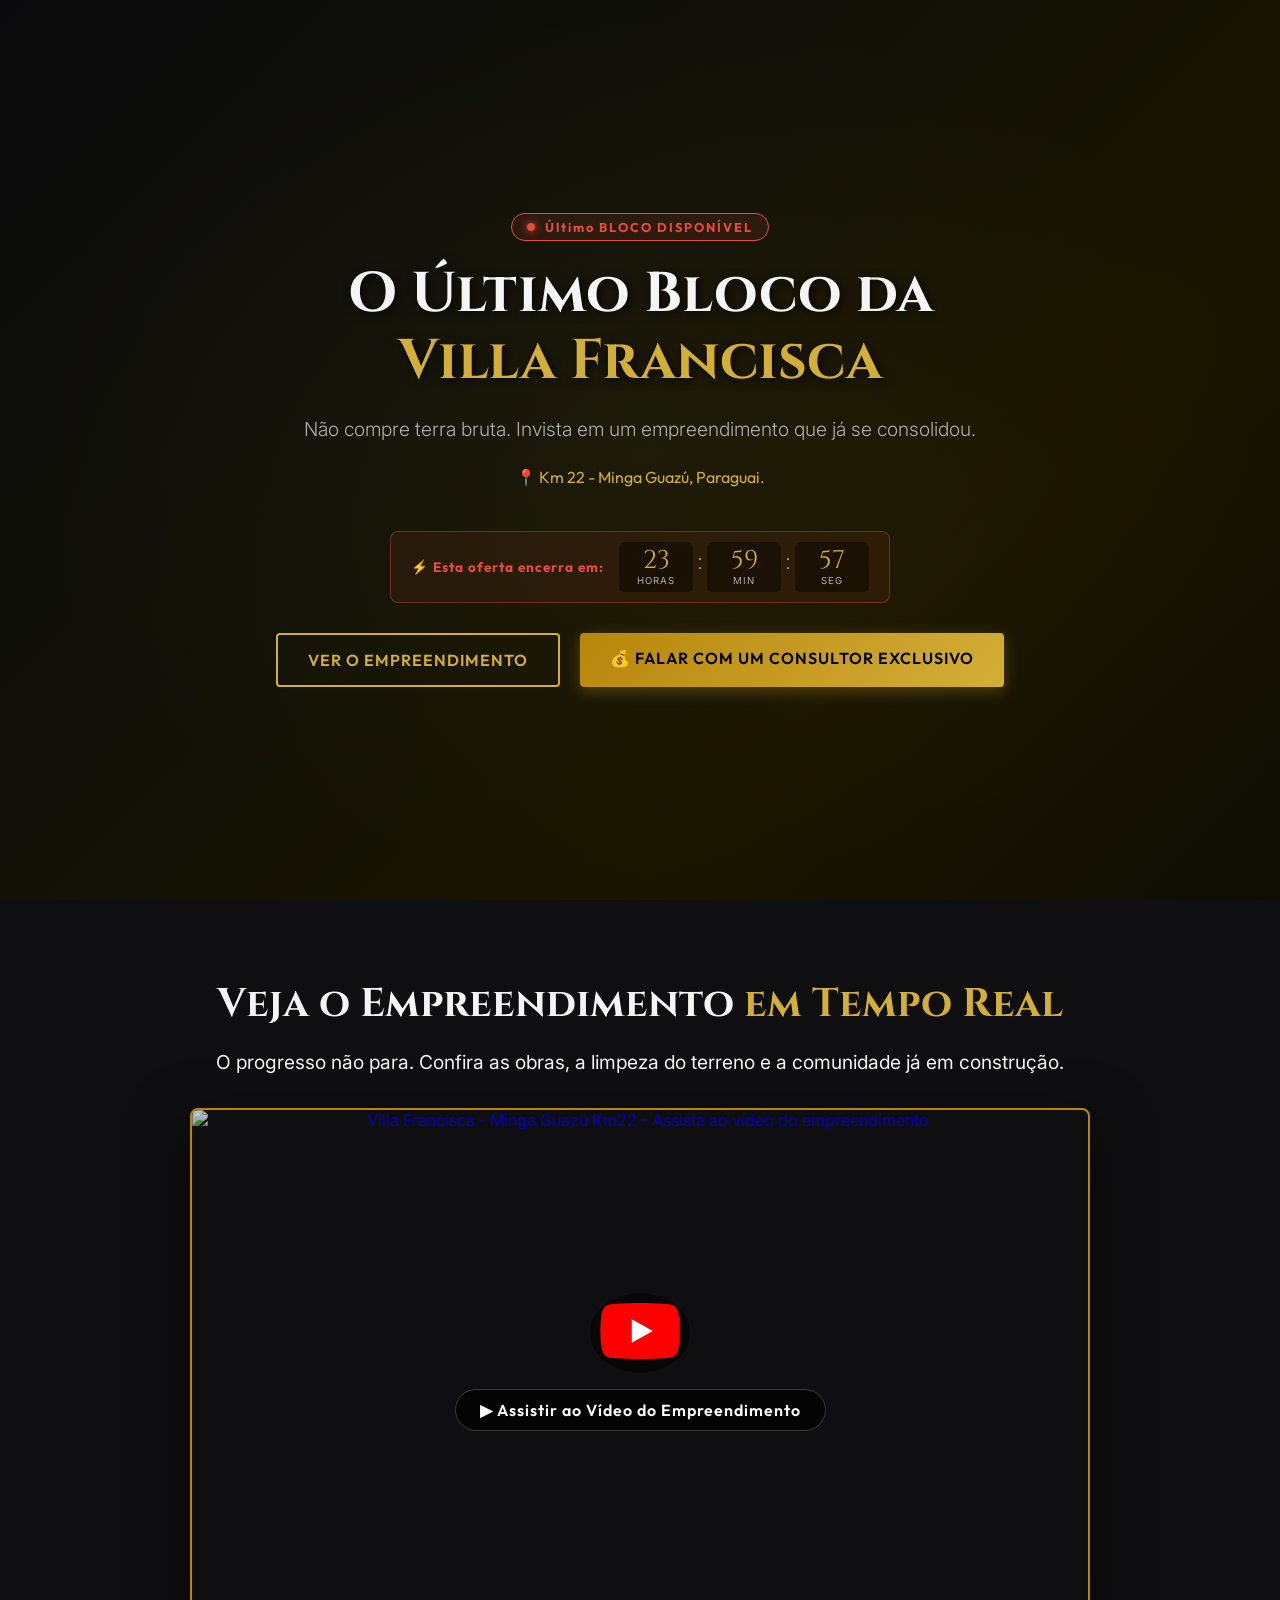
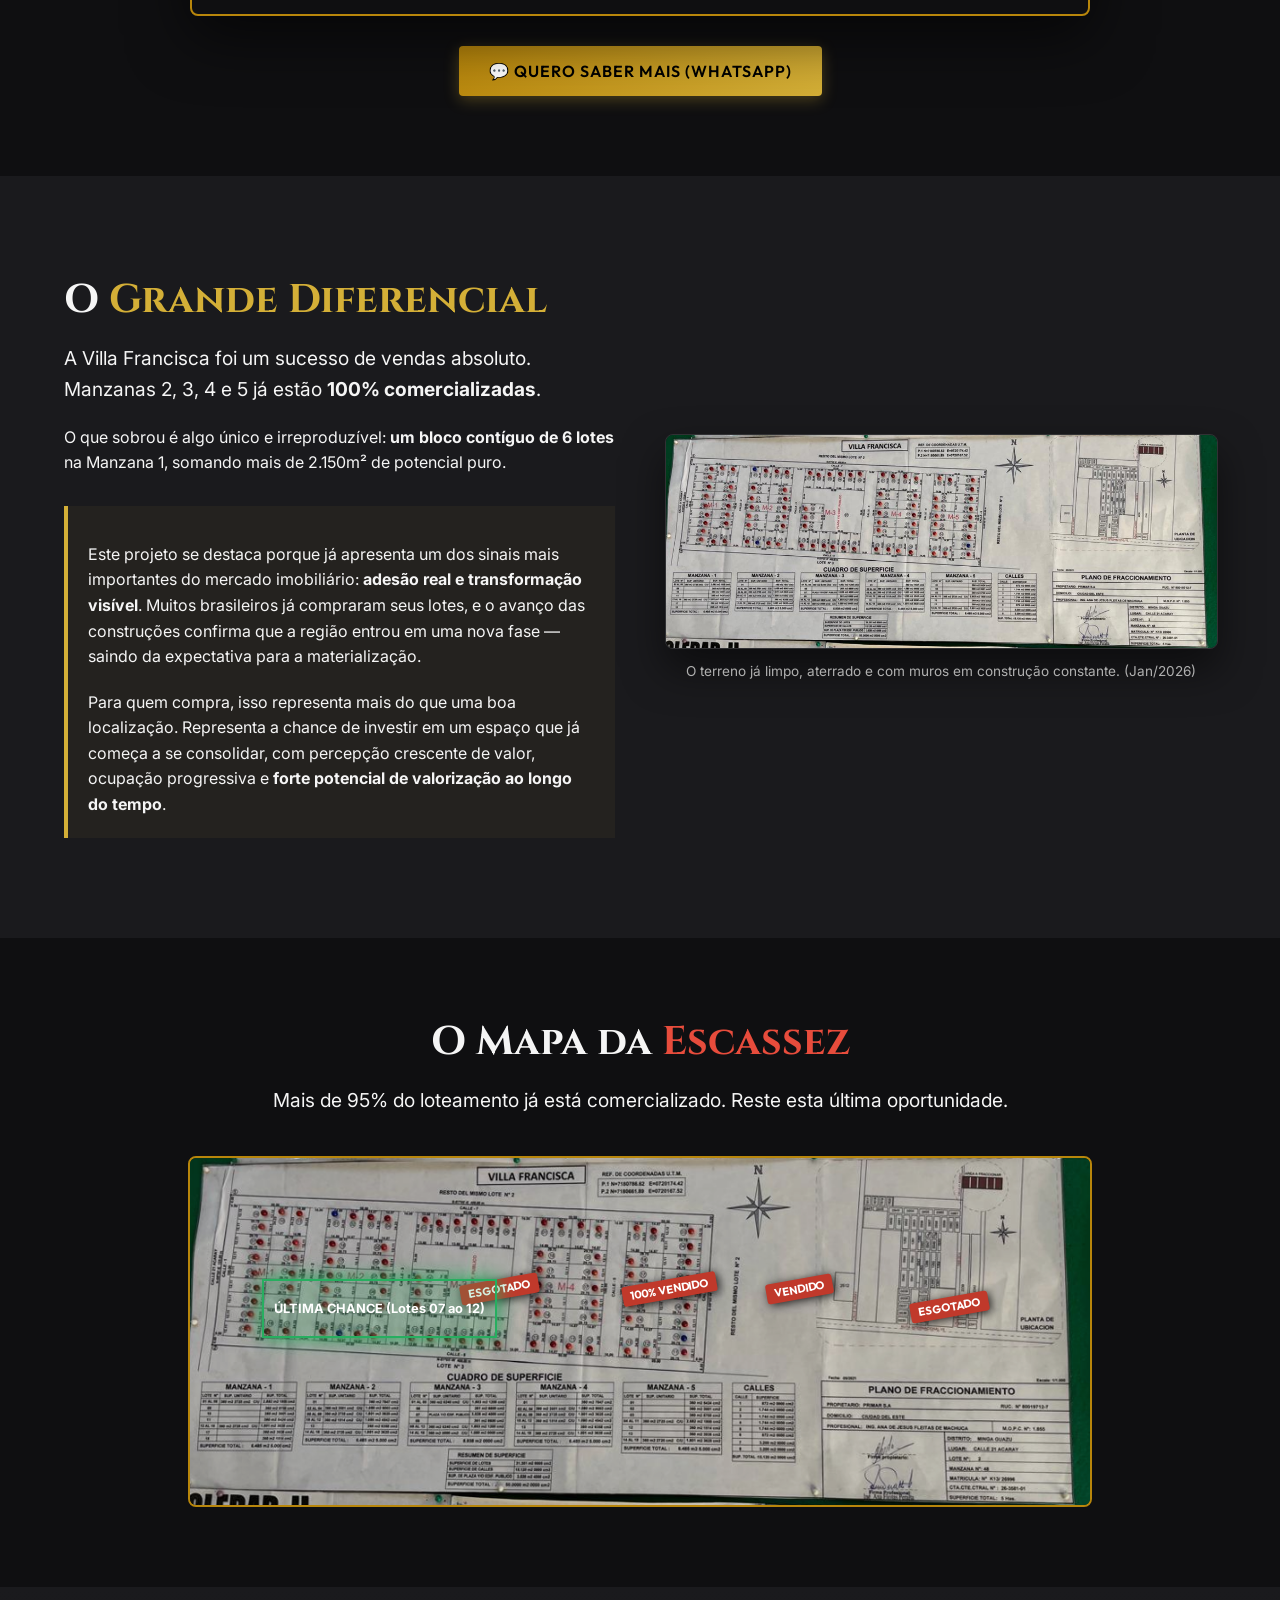
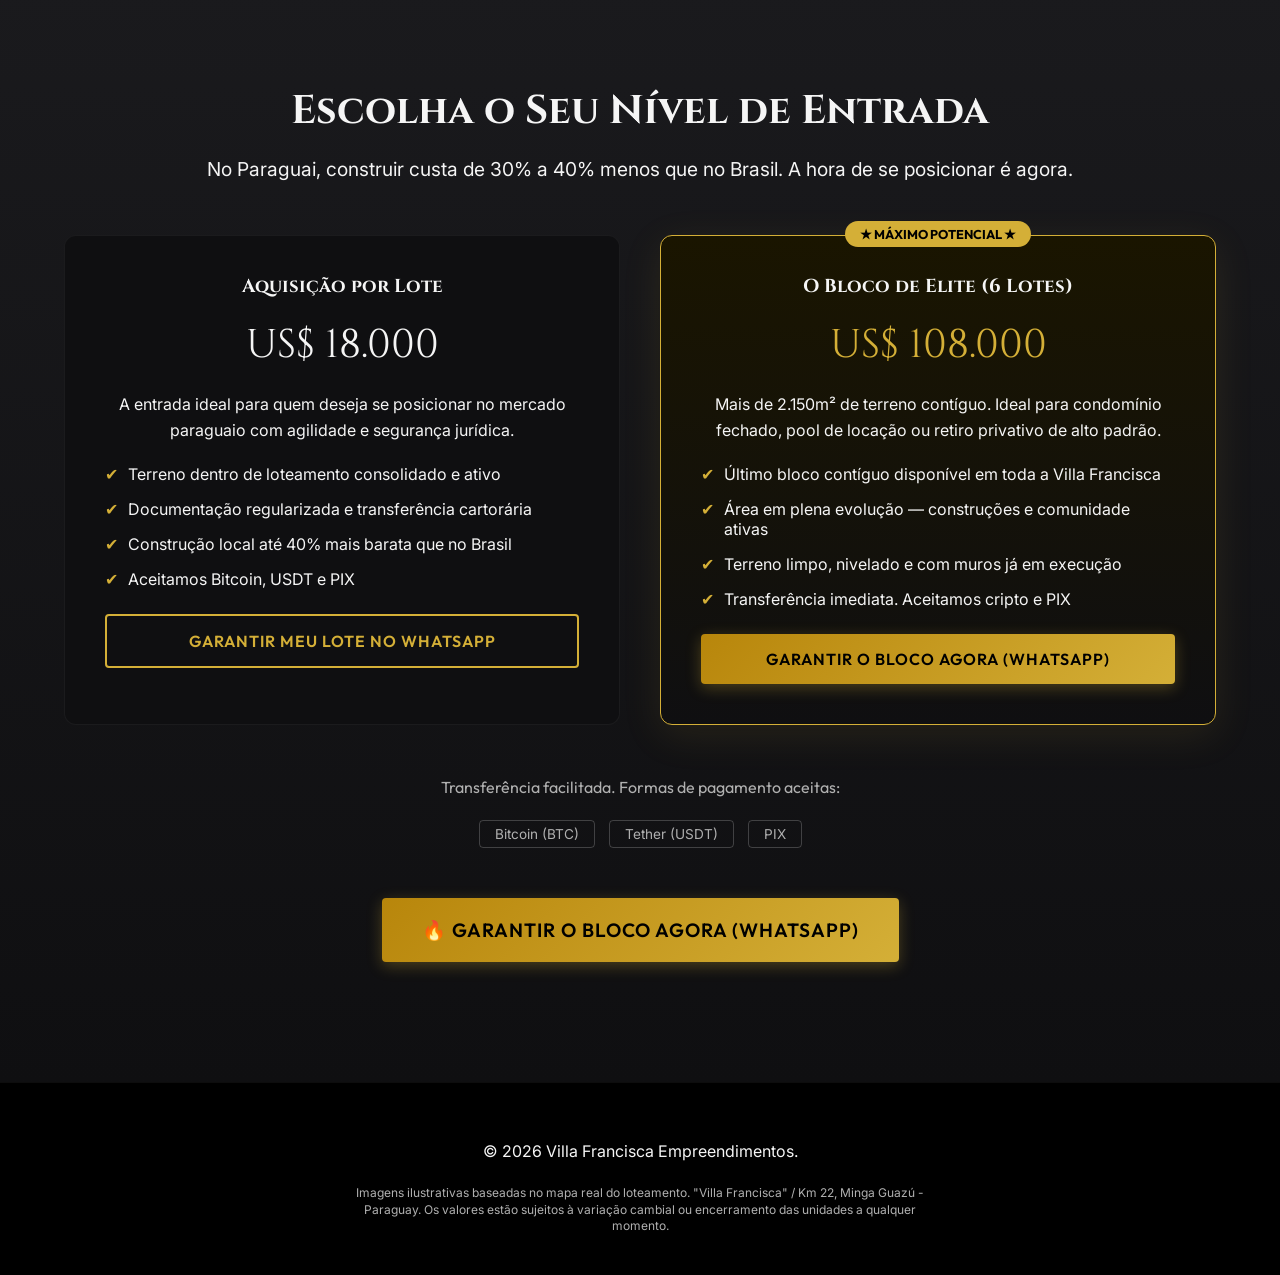
==== commit df46d150: "Video: thumbnail clicavel substituindo embed bloqueado" ====
--- a/index.html
+++ b/index.html
@@ -50,15 +50,25 @@
         <div class="container text-center">
             <h2 class="section-title">Veja o Empreendimento <span class="gold-text">em Tempo Real</span></h2>
             <p class="lead-text text-light">O progresso não para. Confira as obras, a limpeza do terreno e a comunidade já em construção.</p>
-            <div class="video-wrapper">
-                <iframe
-                    src="https://www.youtube.com/embed/ByYPZtlX6sM?rel=0&modestbranding=1"
-                    title="Villa Francisca - Minga Guazú Km22 - Bloco de Elite"
-                    frameborder="0"
-                    allow="accelerometer; autoplay; clipboard-write; encrypted-media; gyroscope; picture-in-picture"
-                    allowfullscreen>
-                </iframe>
-            </div>
+            
+            <!-- Thumbnail clicável que abre o YouTube -->
+            <a href="https://youtu.be/ByYPZtlX6sM" target="_blank" class="video-thumb-link">
+                <div class="video-thumb-container">
+                    <img src="https://img.youtube.com/vi/ByYPZtlX6sM/maxresdefault.jpg" 
+                         alt="Villa Francisca - Minga Guazú Km22 - Assista ao vídeo do empreendimento"
+                         class="video-thumb-img">
+                    <div class="play-button-overlay">
+                        <div class="play-btn">
+                            <svg viewBox="0 0 68 48" width="80" height="56">
+                                <path d="M66.52,7.74c-0.78-2.93-2.49-5.41-5.42-6.19C55.79,.13,34,0,34,0S12.21,.13,6.9,1.55 C3.97,2.33,2.27,4.81,1.48,7.74C0.06,13.05,0,24,0,24s0.06,10.95,1.48,16.26c0.78,2.93,2.49,5.41,5.42,6.19 C12.21,47.87,34,48,34,48s21.79-0.13,27.1-1.55c2.93-0.78,4.64-3.26,5.42-6.19C67.94,34.95,68,24,68,24S67.94,13.05,66.52,7.74z" fill="#ff0000"/>
+                                <path d="M 45,24 27,14 27,34" fill="#fff"/>
+                            </svg>
+                        </div>
+                        <span class="play-label">▶ Assistir ao Vídeo do Empreendimento</span>
+                    </div>
+                </div>
+            </a>
+
             <a href="https://wa.me/595994400037?text=Vi+o+v%C3%ADdeo+e+tenho+interesse+no+Bloco+de+Elite+em+Minga+Guaz%C3%BA" target="_blank" class="btn btn-primary pulse-btn" style="margin-top: 30px;">
                 💬 Quero Saber Mais (WhatsApp)
             </a>
--- a/style.css
+++ b/style.css
@@ -402,25 +402,73 @@
     background-color: var(--bg-dark);
 }
 
-.video-wrapper {
-    position: relative;
-    padding-bottom: 56.25%; /* 16:9 */
-    height: 0;
-    overflow: hidden;
+.video-thumb-link {
+    display: block;
+    text-decoration: none;
     max-width: 900px;
     margin: 30px auto 0;
+}
+
+.video-thumb-container {
+    position: relative;
     border: 2px solid var(--gold-dark);
     border-radius: 8px;
+    overflow: hidden;
     box-shadow: 0 20px 60px rgba(0,0,0,0.6);
-}
-
-.video-wrapper iframe {
+    transition: transform 0.3s ease, box-shadow 0.3s ease;
+}
+
+.video-thumb-link:hover .video-thumb-container {
+    transform: scale(1.02);
+    box-shadow: 0 30px 80px rgba(212, 175, 55, 0.3);
+    border-color: var(--gold);
+}
+
+.video-thumb-img {
+    width: 100%;
+    display: block;
+    aspect-ratio: 16/9;
+    object-fit: cover;
+    filter: brightness(0.8);
+    transition: filter 0.3s;
+}
+
+.video-thumb-link:hover .video-thumb-img {
+    filter: brightness(0.6);
+}
+
+.play-button-overlay {
     position: absolute;
-    top: 0;
-    left: 0;
-    width: 100%;
-    height: 100%;
-    border-radius: 6px;
+    top: 0; left: 0;
+    width: 100%; height: 100%;
+    display: flex;
+    flex-direction: column;
+    align-items: center;
+    justify-content: center;
+    gap: 16px;
+}
+
+.play-btn {
+    background: rgba(0,0,0,0.5);
+    border-radius: 50%;
+    padding: 10px;
+    transition: transform 0.3s;
+}
+
+.video-thumb-link:hover .play-btn {
+    transform: scale(1.15);
+}
+
+.play-label {
+    background: rgba(0,0,0,0.7);
+    color: white;
+    font-family: 'Outfit', sans-serif;
+    font-size: 1rem;
+    font-weight: 600;
+    padding: 10px 24px;
+    border-radius: 50px;
+    border: 1px solid rgba(255,255,255,0.2);
+    letter-spacing: 1px;
 }
 
 /* ================== RESPONSIVIDADE ================== */
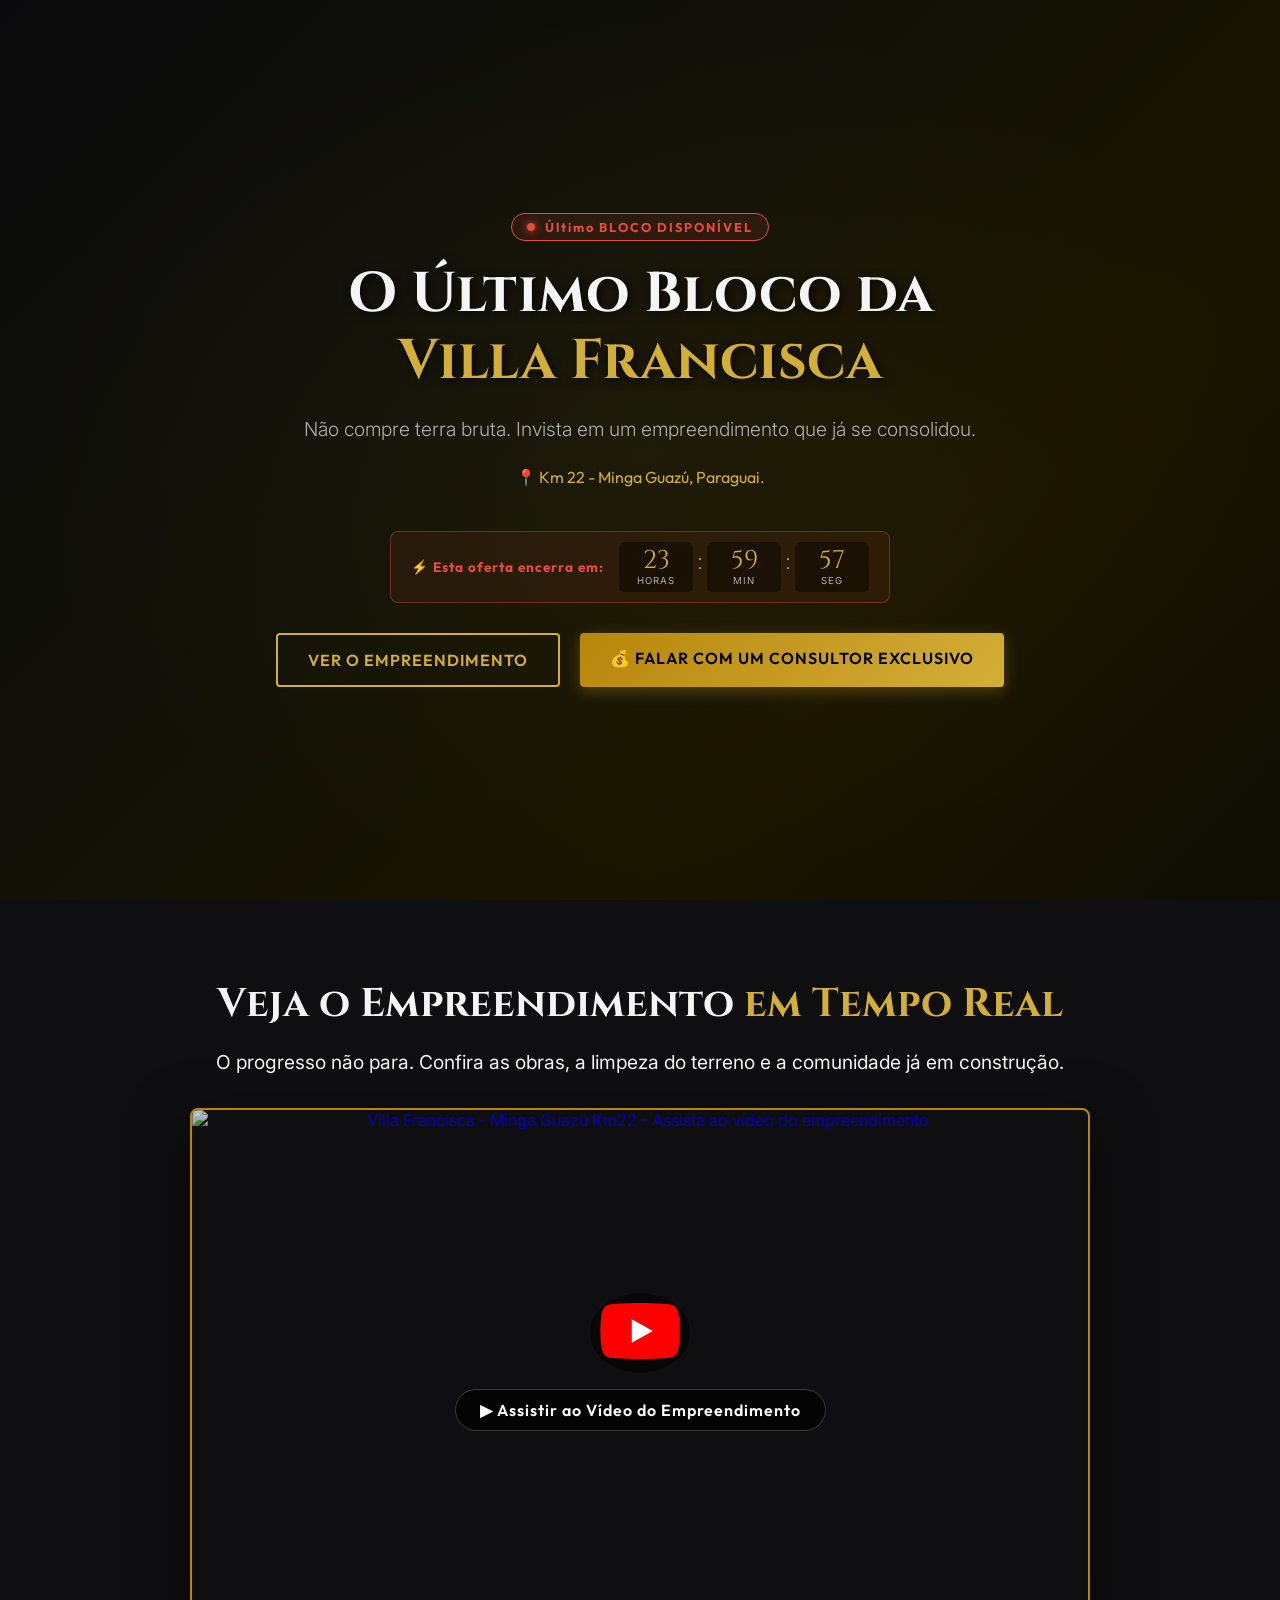
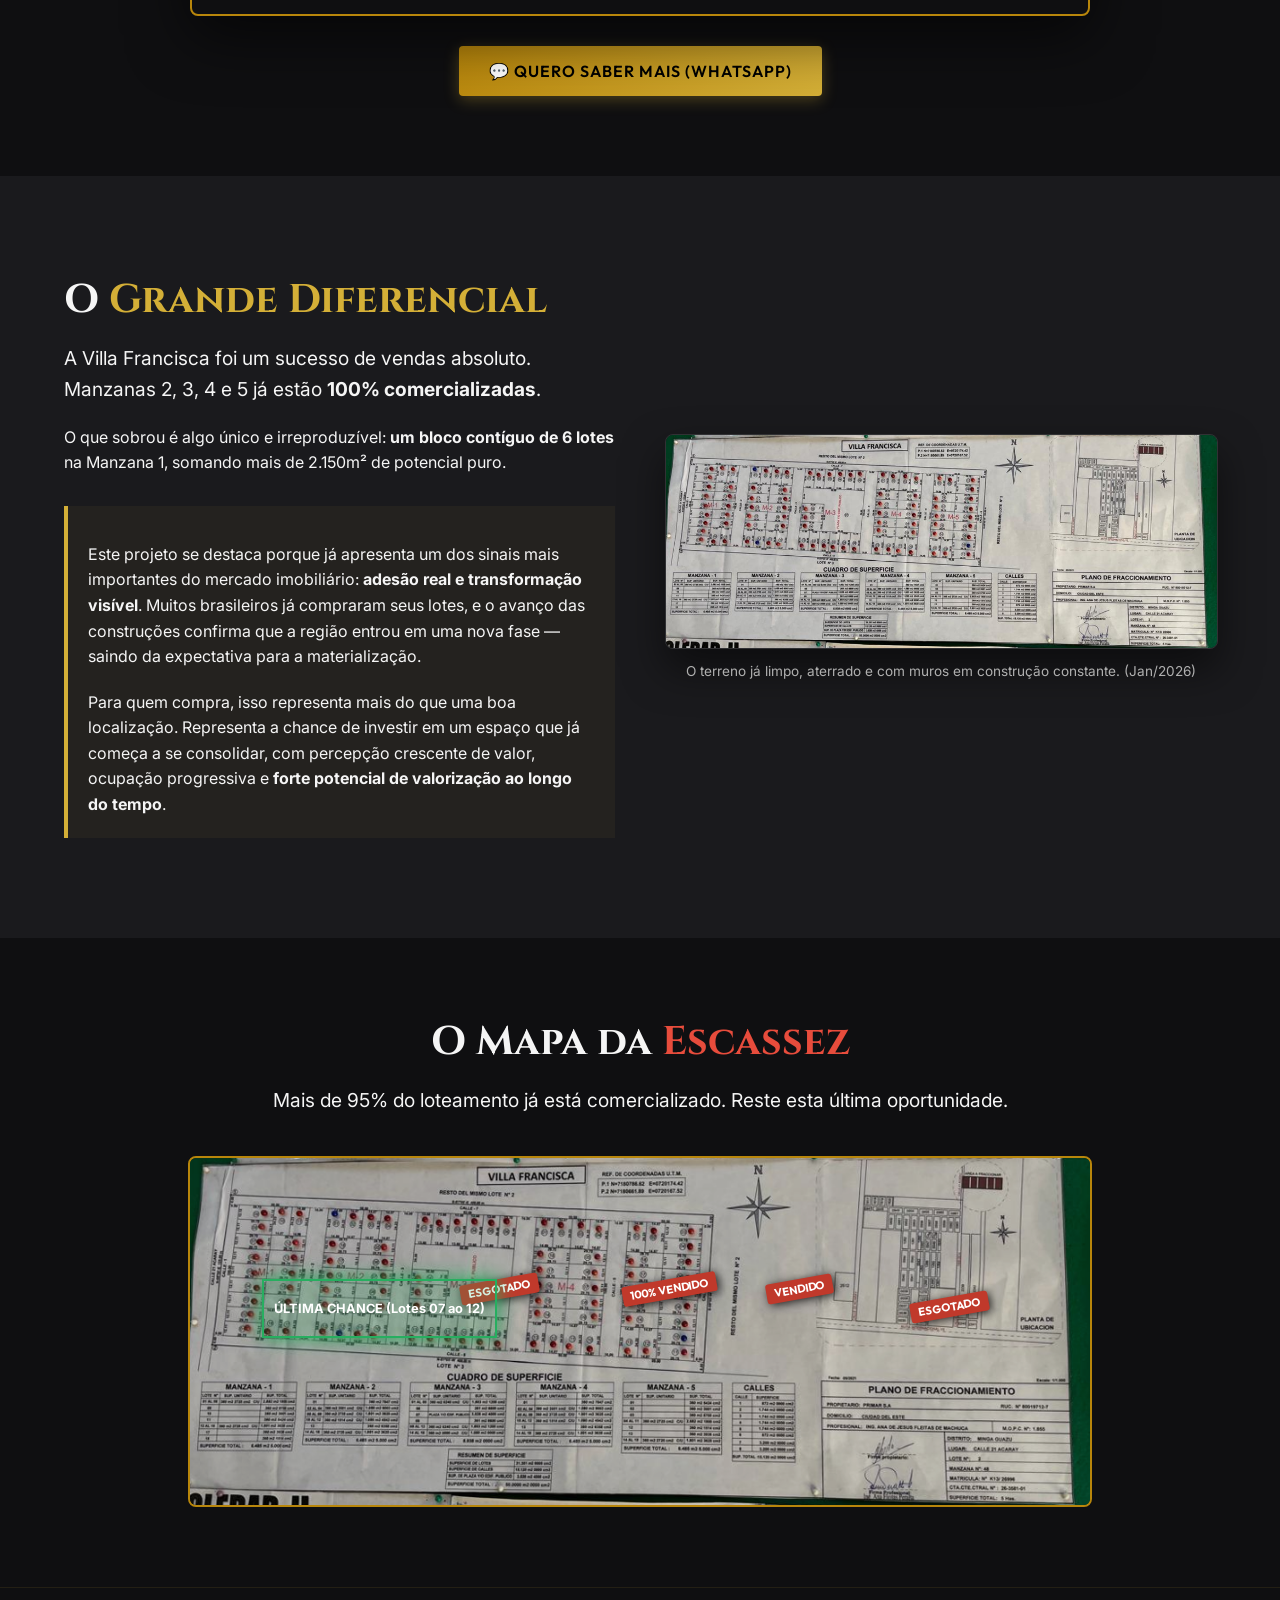
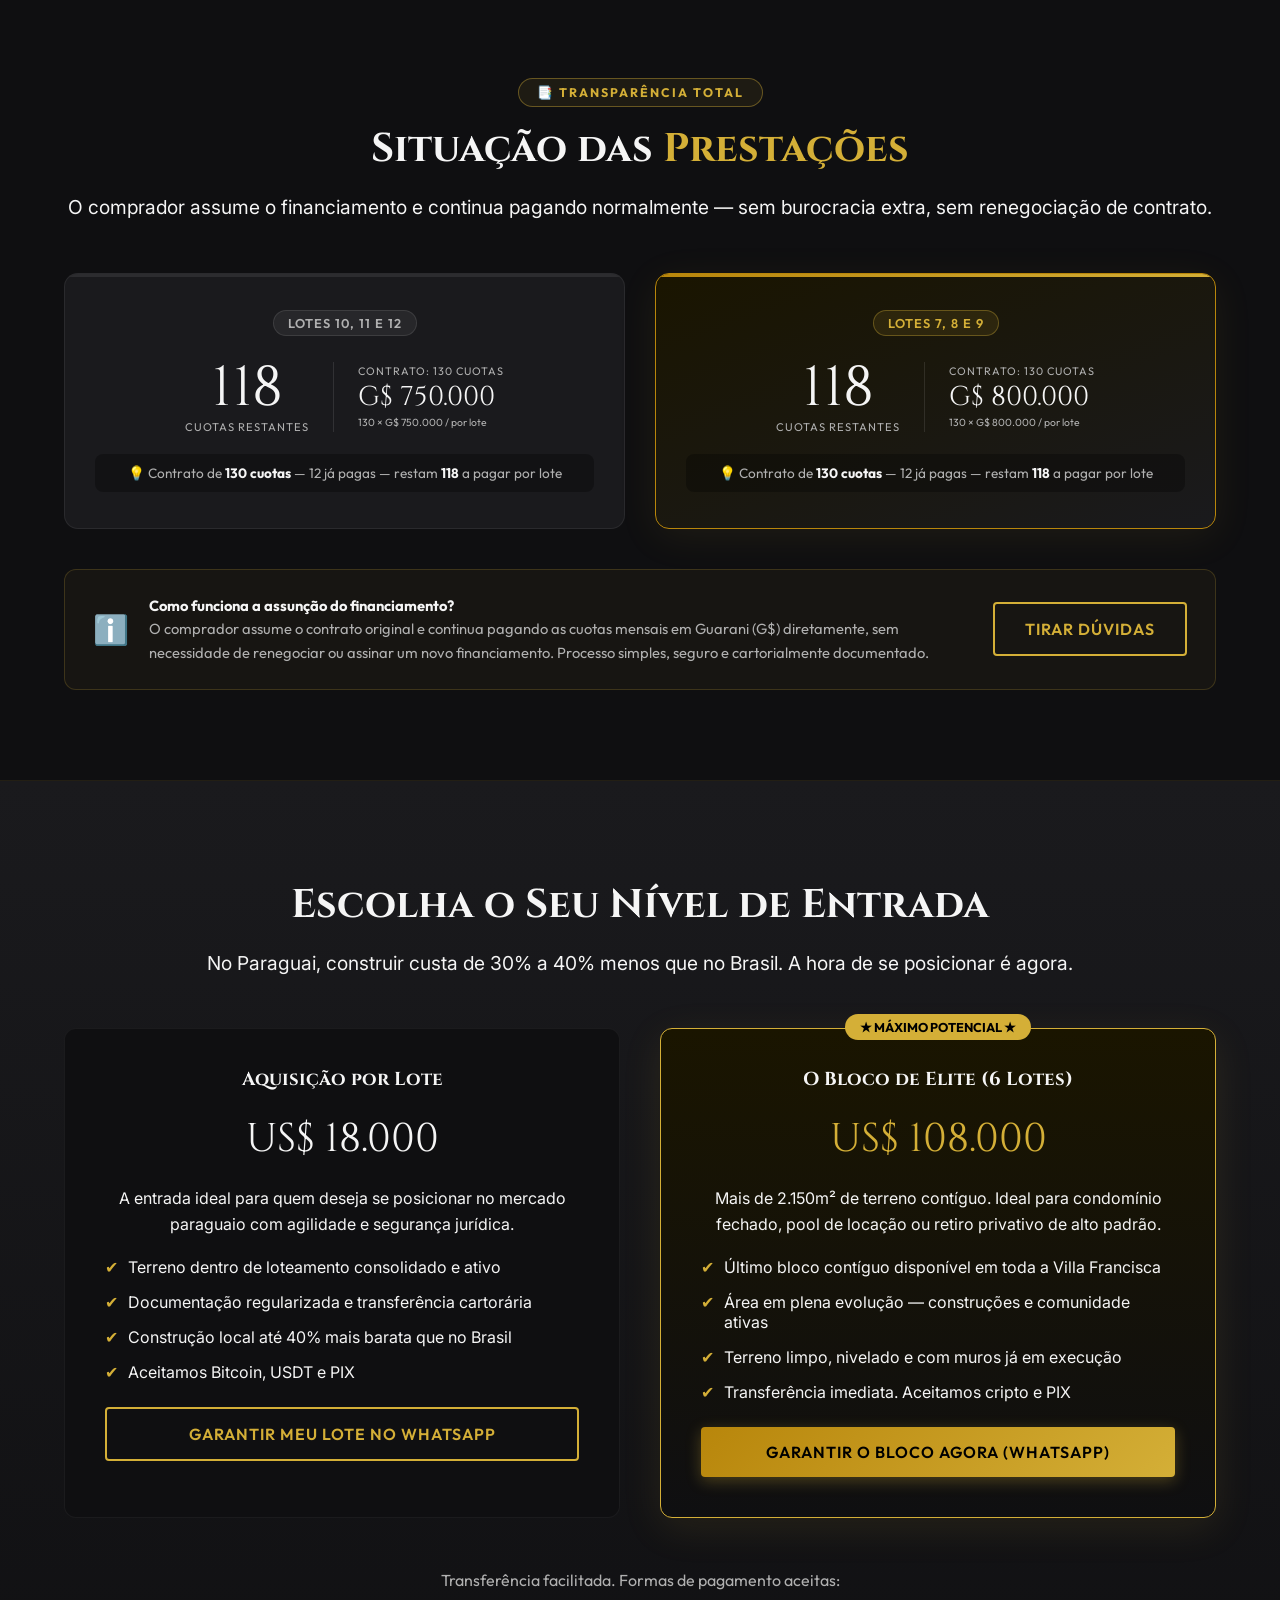
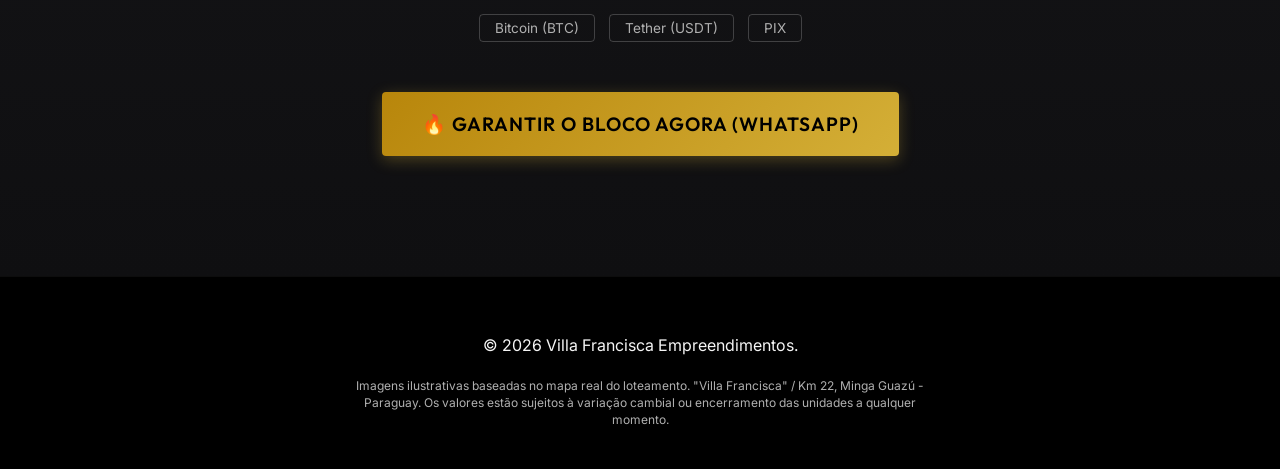
==== commit af1f5393: "feat: adiciona secao Situacao das Prestacoes em Guarani" ====
--- a/index.html
+++ b/index.html
@@ -117,6 +117,76 @@
             </div>
         </div>
     </section>
+
+    <!-- ===== SITUAÇÃO DAS PRESTAÇÕES ===== -->
+    <section id="prestacoes" class="prestacoes-section">
+        <div class="container">
+
+            <div class="prestacoes-header text-center">
+                <div class="prestacoes-badge">📑 TRANSPARÊNCIA TOTAL</div>
+                <h2 class="section-title">Situação das <span class="gold-text">Prestações</span></h2>
+                <p class="lead-text text-light">O comprador assume o financiamento e continua pagando normalmente — sem burocracia extra, sem renegociação de contrato.</p>
+            </div>
+
+            <div class="prestacoes-grid">
+
+                <!-- GRUPO A: Lotes 10, 11 e 12 -->
+                <div class="prestacao-card">
+                    <div class="prestacao-lotes-tag">Lotes 10, 11 e 12</div>
+                    <div class="prestacao-info">
+                        <div class="prestacao-cuotas">
+                            <span class="cuotas-numero">118</span>
+                            <span class="cuotas-label">cuotas restantes</span>
+                        </div>
+                        <div class="prestacao-divider"></div>
+                        <div class="prestacao-valor-wrap">
+                            <span class="prestacao-valor-label">Contrato: 130 cuotas</span>
+                            <span class="prestacao-valor">G$ 750.000</span>
+                            <span class="prestacao-por">130 × G$ 750.000 / por lote</span>
+                        </div>
+                    </div>
+                    <div class="prestacao-detalhe">
+                        <span>💡 Contrato de <strong>130 cuotas</strong> — 12 já pagas — restam <strong>118</strong> a pagar por lote</span>
+                    </div>
+                </div>
+
+                <!-- GRUPO B: Lotes 7, 8 e 9 -->
+                <div class="prestacao-card prestacao-card--destaque">
+                    <div class="prestacao-lotes-tag gold-tag">Lotes 7, 8 e 9</div>
+                    <div class="prestacao-info">
+                        <div class="prestacao-cuotas">
+                            <span class="cuotas-numero">118</span>
+                            <span class="cuotas-label">cuotas restantes</span>
+                        </div>
+                        <div class="prestacao-divider"></div>
+                        <div class="prestacao-valor-wrap">
+                            <span class="prestacao-valor-label">Contrato: 130 cuotas</span>
+                            <span class="prestacao-valor gold-text">G$ 800.000</span>
+                            <span class="prestacao-por">130 × G$ 800.000 / por lote</span>
+                        </div>
+                    </div>
+                    <div class="prestacao-detalhe">
+                        <span>💡 Contrato de <strong>130 cuotas</strong> — 12 já pagas — restam <strong>118</strong> a pagar por lote</span>
+                    </div>
+                </div>
+
+            </div><!-- /prestacoes-grid -->
+
+            <!-- Aviso legal / CTA interno -->
+            <div class="prestacoes-aviso">
+                <div class="aviso-icon">ℹ️</div>
+                <div class="aviso-texto">
+                    <strong>Como funciona a assunção do financiamento?</strong><br>
+                    O comprador assume o contrato original e continua pagando as cuotas mensais em Guarani (G$) diretamente, sem necessidade de renegociar ou assinar um novo financiamento. Processo simples, seguro e cartorialmente documentado.
+                </div>
+                <a href="https://wa.me/595994400037?text=Quero+entender+melhor+as+parcelas+em+Guarani+da+Villa+Francisca" target="_blank" class="btn btn-secondary" style="white-space: nowrap;">
+                    Tirar Dúvidas
+                </a>
+            </div>
+
+        </div>
+    </section>
+    <!-- ===== FIM: SITUAÇÃO DAS PRESTAÇÕES ===== -->
 
     <!-- O PITCH E OFERTA -->
     <section class="pitch-section">
--- a/style.css
+++ b/style.css
@@ -482,6 +482,224 @@
     .map-image { width: 150%; margin-left: -25%; /* zoom fake */ }
 }
 
+/* ================== SEÇÃO PRESTAÇÕES EM GUARANI ================== */
+.prestacoes-section {
+    padding: 90px 0;
+    background: var(--bg-dark);
+    border-top: 1px solid rgba(212, 175, 55, 0.1);
+    border-bottom: 1px solid rgba(212, 175, 55, 0.1);
+}
+
+.prestacoes-header {
+    margin-bottom: 50px;
+}
+
+.prestacoes-badge {
+    display: inline-block;
+    background: rgba(212, 175, 55, 0.08);
+    border: 1px solid rgba(212, 175, 55, 0.4);
+    color: var(--gold);
+    padding: 6px 18px;
+    border-radius: 50px;
+    font-family: 'Outfit', sans-serif;
+    font-size: 0.78rem;
+    font-weight: bold;
+    letter-spacing: 2px;
+    margin-bottom: 18px;
+}
+
+.prestacoes-grid {
+    display: grid;
+    grid-template-columns: 1fr 1fr;
+    gap: 30px;
+    margin-bottom: 40px;
+}
+
+.prestacao-card {
+    background: var(--bg-medium);
+    border: 1px solid rgba(255, 255, 255, 0.07);
+    border-radius: 14px;
+    padding: 36px 30px;
+    text-align: center;
+    transition: transform 0.3s, box-shadow 0.3s;
+    position: relative;
+    overflow: hidden;
+}
+
+.prestacao-card::before {
+    content: '';
+    position: absolute;
+    top: 0; left: 0; right: 0;
+    height: 3px;
+    background: rgba(255,255,255,0.08);
+}
+
+.prestacao-card--destaque {
+    border-color: var(--gold-dark);
+    background: linear-gradient(160deg, #1a1500 0%, var(--bg-medium) 100%);
+    box-shadow: 0 8px 40px rgba(212, 175, 55, 0.08);
+}
+
+.prestacao-card--destaque::before {
+    background: linear-gradient(90deg, var(--gold-dark), var(--gold));
+}
+
+.prestacao-card:hover {
+    transform: translateY(-4px);
+    box-shadow: 0 12px 35px rgba(212, 175, 55, 0.12);
+}
+
+.prestacao-lotes-tag {
+    display: inline-block;
+    background: rgba(255,255,255,0.06);
+    color: var(--text-muted);
+    border: 1px solid rgba(255,255,255,0.1);
+    padding: 4px 14px;
+    border-radius: 20px;
+    font-family: 'Outfit', sans-serif;
+    font-size: 0.8rem;
+    letter-spacing: 1px;
+    font-weight: 600;
+    text-transform: uppercase;
+    margin-bottom: 24px;
+}
+
+.prestacao-lotes-tag.gold-tag {
+    background: rgba(212, 175, 55, 0.1);
+    color: var(--gold);
+    border-color: rgba(212, 175, 55, 0.35);
+}
+
+.prestacao-info {
+    display: flex;
+    align-items: center;
+    justify-content: center;
+    gap: 24px;
+    margin-bottom: 20px;
+}
+
+.prestacao-cuotas {
+    display: flex;
+    flex-direction: column;
+    align-items: center;
+}
+
+.cuotas-numero {
+    font-family: var(--font-heading);
+    font-size: 3.5rem;
+    color: var(--text-main);
+    line-height: 1;
+}
+
+.cuotas-label {
+    font-family: 'Outfit', sans-serif;
+    font-size: 0.7rem;
+    color: var(--text-muted);
+    text-transform: uppercase;
+    letter-spacing: 1px;
+    margin-top: 4px;
+}
+
+.prestacao-divider {
+    width: 1px;
+    height: 70px;
+    background: rgba(255,255,255,0.1);
+    flex-shrink: 0;
+}
+
+.prestacao-valor-wrap {
+    display: flex;
+    flex-direction: column;
+    align-items: flex-start;
+}
+
+.prestacao-valor-label {
+    font-family: 'Outfit', sans-serif;
+    font-size: 0.68rem;
+    color: var(--text-muted);
+    text-transform: uppercase;
+    letter-spacing: 1px;
+    margin-bottom: 4px;
+}
+
+.prestacao-valor {
+    font-family: var(--font-heading);
+    font-size: 1.7rem;
+    color: var(--text-main);
+    line-height: 1.1;
+}
+
+.prestacao-por {
+    font-family: 'Outfit', sans-serif;
+    font-size: 0.65rem;
+    color: var(--text-muted);
+    margin-top: 4px;
+}
+
+.prestacao-detalhe {
+    background: rgba(0,0,0,0.3);
+    border-radius: 8px;
+    padding: 10px 16px;
+    font-family: 'Outfit', sans-serif;
+    font-size: 0.85rem;
+    color: var(--text-muted);
+    margin-top: 10px;
+}
+
+.prestacao-detalhe strong {
+    color: var(--text-main);
+}
+
+/* Caixa de aviso / esclarecimento */
+.prestacoes-aviso {
+    display: flex;
+    align-items: center;
+    gap: 20px;
+    background: rgba(212, 175, 55, 0.04);
+    border: 1px solid rgba(212, 175, 55, 0.2);
+    border-radius: 12px;
+    padding: 24px 28px;
+    flex-wrap: wrap;
+}
+
+.aviso-icon {
+    font-size: 1.8rem;
+    flex-shrink: 0;
+}
+
+.aviso-texto {
+    flex: 1;
+    font-family: 'Outfit', sans-serif;
+    font-size: 0.92rem;
+    color: var(--text-muted);
+    line-height: 1.6;
+}
+
+.aviso-texto strong {
+    color: var(--text-main);
+}
+
+@media (max-width: 768px) {
+    .prestacoes-grid {
+        grid-template-columns: 1fr;
+    }
+    .prestacao-info {
+        flex-direction: column;
+        gap: 16px;
+    }
+    .prestacao-divider {
+        width: 70px;
+        height: 1px;
+    }
+    .prestacao-valor-wrap {
+        align-items: center;
+    }
+    .prestacoes-aviso {
+        flex-direction: column;
+        text-align: center;
+    }
+}
+
 /* FOOTER */
 footer {
     padding: 40px 0;
